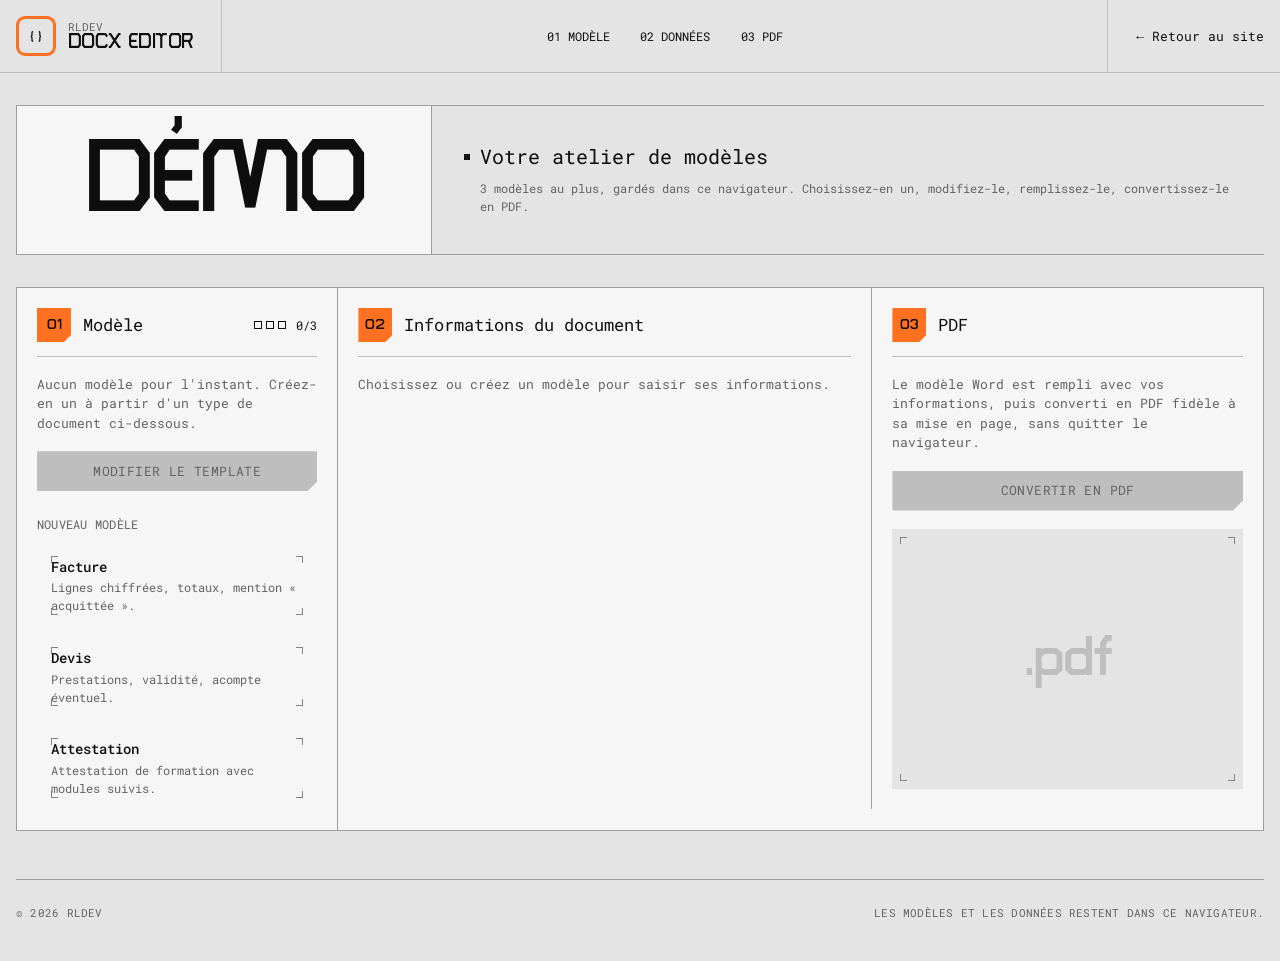
==== demo/index.html @ 8ff38ac6 "Publier le site de démonstration (accueil et page Démo)" ====
<!doctype html>
<html lang="fr">
  <head>
    <meta charset="UTF-8" />
    <meta name="viewport" content="width=device-width, initial-scale=1.0" />
    <title>Démo - rl-docx-editor</title>
    <meta name="description" content="Créez jusqu'à 3 modèles Word, remplissez-les et convertissez-les en PDF, directement dans le navigateur." />
    <meta name="theme-color" content="#e4e4e4" />
    <link rel="icon" href="data:image/svg+xml,%3Csvg xmlns='http://www.w3.org/2000/svg' viewBox='0 0 32 32'%3E%3Crect x='3' y='3' width='26' height='26' rx='6' fill='none' stroke='%23ff7120' stroke-width='4'/%3E%3Crect x='10' y='13' width='4' height='4' fill='%230e0e0e'/%3E%3Crect x='18' y='13' width='4' height='4' fill='%230e0e0e'/%3E%3C/svg%3E" />
    <script type="module" crossorigin src="/assets/demo-BGPCk0EA.js"></script>
    <link rel="modulepreload" crossorigin href="/assets/brouillage-BeZ8upxm.js">
    <link rel="stylesheet" crossorigin href="/assets/brouillage-DnTDR1Yn.css">
    <link rel="stylesheet" crossorigin href="/assets/demo-FFaPtqsc.css">
  </head>
  <body>
    <div id="racine"></div>
    <noscript>La démonstration a besoin de JavaScript.</noscript>
  </body>
</html>
---- assets/brouillage-DnTDR1Yn.css ----
@font-face{font-family:Roboto Mono;font-style:normal;font-display:swap;font-weight:400;src:url(/assets/roboto-mono-cyrillic-ext-400-normal-BHxv52bw.woff2) format("woff2"),url(/assets/roboto-mono-cyrillic-ext-400-normal-W26xs1TL.woff) format("woff");unicode-range:U+0460-052F,U+1C80-1C8A,U+20B4,U+2DE0-2DFF,U+A640-A69F,U+FE2E-FE2F}@font-face{font-family:Roboto Mono;font-style:normal;font-display:swap;font-weight:400;src:url(/assets/roboto-mono-cyrillic-400-normal-C-_K-ZCn.woff2) format("woff2"),url(/assets/roboto-mono-cyrillic-400-normal-B3hIXASd.woff) format("woff");unicode-range:U+0301,U+0400-045F,U+0490-0491,U+04B0-04B1,U+2116}@font-face{font-family:Roboto Mono;font-style:normal;font-display:swap;font-weight:400;src:url(/assets/roboto-mono-greek-400-normal-CH_u3Aru.woff2) format("woff2"),url(/assets/roboto-mono-greek-400-normal-P8xe1gs1.woff) format("woff");unicode-range:U+0370-0377,U+037A-037F,U+0384-038A,U+038C,U+038E-03A1,U+03A3-03FF}@font-face{font-family:Roboto Mono;font-style:normal;font-display:swap;font-weight:400;src:url(/assets/roboto-mono-vietnamese-400-normal-yYTFiTTs.woff2) format("woff2"),url(/assets/roboto-mono-vietnamese-400-normal-CzWHQABp.woff) format("woff");unicode-range:U+0102-0103,U+0110-0111,U+0128-0129,U+0168-0169,U+01A0-01A1,U+01AF-01B0,U+0300-0301,U+0303-0304,U+0308-0309,U+0323,U+0329,U+1EA0-1EF9,U+20AB}@font-face{font-family:Roboto Mono;font-style:normal;font-display:swap;font-weight:400;src:url(/assets/roboto-mono-latin-ext-400-normal-DLAV9S_w.woff2) format("woff2"),url(/assets/roboto-mono-latin-ext-400-normal-BwLXVYNz.woff) format("woff");unicode-range:U+0100-02BA,U+02BD-02C5,U+02C7-02CC,U+02CE-02D7,U+02DD-02FF,U+0304,U+0308,U+0329,U+1D00-1DBF,U+1E00-1E9F,U+1EF2-1EFF,U+2020,U+20A0-20AB,U+20AD-20C0,U+2113,U+2C60-2C7F,U+A720-A7FF}@font-face{font-family:Roboto Mono;font-style:normal;font-display:swap;font-weight:400;src:url(/assets/roboto-mono-latin-400-normal-GekRknry.woff2) format("woff2"),url(/assets/roboto-mono-latin-400-normal-DBZPkcnn.woff) format("woff");unicode-range:U+0000-00FF,U+0131,U+0152-0153,U+02BB-02BC,U+02C6,U+02DA,U+02DC,U+0304,U+0308,U+0329,U+2000-206F,U+20AC,U+2122,U+2191,U+2193,U+2212,U+2215,U+FEFF,U+FFFD}@font-face{font-family:Roboto Mono;font-style:normal;font-display:swap;font-weight:500;src:url(/assets/roboto-mono-cyrillic-ext-500-normal-DC57U9n8.woff2) format("woff2"),url(/assets/roboto-mono-cyrillic-ext-500-normal-6xdwlG7p.woff) format("woff");unicode-range:U+0460-052F,U+1C80-1C8A,U+20B4,U+2DE0-2DFF,U+A640-A69F,U+FE2E-FE2F}@font-face{font-family:Roboto Mono;font-style:normal;font-display:swap;font-weight:500;src:url(/assets/roboto-mono-cyrillic-500-normal-DGZ7-lUP.woff2) format("woff2"),url(/assets/roboto-mono-cyrillic-500-normal-NpUJFYX7.woff) format("woff");unicode-range:U+0301,U+0400-045F,U+0490-0491,U+04B0-04B1,U+2116}@font-face{font-family:Roboto Mono;font-style:normal;font-display:swap;font-weight:500;src:url(/assets/roboto-mono-greek-500-normal-DpRFkptA.woff2) format("woff2"),url(/assets/roboto-mono-greek-500-normal-C2M8jX6G.woff) format("woff");unicode-range:U+0370-0377,U+037A-037F,U+0384-038A,U+038C,U+038E-03A1,U+03A3-03FF}@font-face{font-family:Roboto Mono;font-style:normal;font-display:swap;font-weight:500;src:url(/assets/roboto-mono-vietnamese-500-normal-Cq-quQMu.woff2) format("woff2"),url(/assets/roboto-mono-vietnamese-500-normal-IxzxMIj7.woff) format("woff");unicode-range:U+0102-0103,U+0110-0111,U+0128-0129,U+0168-0169,U+01A0-01A1,U+01AF-01B0,U+0300-0301,U+0303-0304,U+0308-0309,U+0323,U+0329,U+1EA0-1EF9,U+20AB}@font-face{font-family:Roboto Mono;font-style:normal;font-display:swap;font-weight:500;src:url(/assets/roboto-mono-latin-ext-500-normal-Db3ge6Oe.woff2) format("woff2"),url(/assets/roboto-mono-latin-ext-500-normal-B1IjfbhL.woff) format("woff");unicode-range:U+0100-02BA,U+02BD-02C5,U+02C7-02CC,U+02CE-02D7,U+02DD-02FF,U+0304,U+0308,U+0329,U+1D00-1DBF,U+1E00-1E9F,U+1EF2-1EFF,U+2020,U+20A0-20AB,U+20AD-20C0,U+2113,U+2C60-2C7F,U+A720-A7FF}@font-face{font-family:Roboto Mono;font-style:normal;font-display:swap;font-weight:500;src:url(/assets/roboto-mono-latin-500-normal-pxIOXZmA.woff2) format("woff2"),url(/assets/roboto-mono-latin-500-normal-D6j6AMzd.woff) format("woff");unicode-range:U+0000-00FF,U+0131,U+0152-0153,U+02BB-02BC,U+02C6,U+02DA,U+02DC,U+0304,U+0308,U+0329,U+2000-206F,U+20AC,U+2122,U+2191,U+2193,U+2212,U+2215,U+FEFF,U+FFFD}@font-face{font-family:Turret Road;font-style:normal;font-display:swap;font-weight:700;src:url(/assets/turret-road-latin-ext-700-normal-PWdw-Xa7.woff2) format("woff2"),url(/assets/turret-road-latin-ext-700-normal-D3szn_Et.woff) format("woff");unicode-range:U+0100-02BA,U+02BD-02C5,U+02C7-02CC,U+02CE-02D7,U+02DD-02FF,U+0304,U+0308,U+0329,U+1D00-1DBF,U+1E00-1E9F,U+1EF2-1EFF,U+2020,U+20A0-20AB,U+20AD-20C0,U+2113,U+2C60-2C7F,U+A720-A7FF}@font-face{font-family:Turret Road;font-style:normal;font-display:swap;font-weight:700;src:url(/assets/turret-road-latin-700-normal-CbvBFBhU.woff2) format("woff2"),url(/assets/turret-road-latin-700-normal-BDY5zHr_.woff) format("woff");unicode-range:U+0000-00FF,U+0131,U+0152-0153,U+02BB-02BC,U+02C6,U+02DA,U+02DC,U+0304,U+0308,U+0329,U+2000-206F,U+20AC,U+2122,U+2191,U+2193,U+2212,U+2215,U+FEFF,U+FFFD}@font-face{font-family:Turret Road;font-style:normal;font-display:swap;font-weight:800;src:url(/assets/turret-road-latin-ext-800-normal-BY8YFq4o.woff2) format("woff2"),url(/assets/turret-road-latin-ext-800-normal-DPQ_T8pW.woff) format("woff");unicode-range:U+0100-02BA,U+02BD-02C5,U+02C7-02CC,U+02CE-02D7,U+02DD-02FF,U+0304,U+0308,U+0329,U+1D00-1DBF,U+1E00-1E9F,U+1EF2-1EFF,U+2020,U+20A0-20AB,U+20AD-20C0,U+2113,U+2C60-2C7F,U+A720-A7FF}@font-face{font-family:Turret Road;font-style:normal;font-display:swap;font-weight:800;src:url(/assets/turret-road-latin-800-normal-CU85cDGn.woff2) format("woff2"),url(/assets/turret-road-latin-800-normal-DF21LEE2.woff) format("woff");unicode-range:U+0000-00FF,U+0131,U+0152-0153,U+02BB-02BC,U+02C6,U+02DA,U+02DC,U+0304,U+0308,U+0329,U+2000-206F,U+20AC,U+2122,U+2191,U+2193,U+2212,U+2215,U+FEFF,U+FFFD}:root{--fond: #e4e4e4;--panneau: #f6f6f6;--blanc: #ffffff;--trait: #9e9e9e;--trait-doux: #bebebe;--texte: #0e0e0e;--texte-doux: #636363;--texte-faible: #848484;--accent: #ff7120;--accent-fonce: #c15727;--noir: #1b1b1b;--mono: "Roboto Mono", ui-monospace, "SFMono-Regular", Menlo, Consolas, monospace;--affiche: "Turret Road", "Roboto Mono", sans-serif;--gouttiere: 16px;--largeur: 1256px;--coupe: 10px}*,*:before,*:after{box-sizing:border-box}html{scroll-behavior:smooth;-webkit-text-size-adjust:100%}body{margin:0;background:var(--fond);color:var(--texte);font-family:var(--mono);font-size:14px;line-height:1.55;overflow-x:hidden}a{color:inherit}button,input,select,textarea{font:inherit;color:inherit}:focus-visible{outline:2px solid var(--accent);outline-offset:2px}.conteneur{width:min(100% - 2 * var(--gouttiere),var(--largeur));margin-inline:auto}.titre-geant{font-family:var(--affiche);font-weight:800;text-transform:uppercase;letter-spacing:-.05em;line-height:.92;margin:0;font-size:clamp(40px,6.2vw,80px)}.puce-titre{display:flex;gap:10px;align-items:baseline;font-size:clamp(17px,1.6vw,22px);font-weight:400;line-height:1.3;margin:0}.puce-titre:before{content:"";flex:none;width:6px;height:6px;background:var(--texte);transform:translateY(-4px)}.sous-titre{color:var(--texte-doux);font-size:12px;margin:8px 0 0 16px}.etiquette{font-size:12px;text-transform:uppercase;letter-spacing:.02em;color:var(--texte-doux)}.doux{color:var(--texte-doux)}code,.code{font-family:var(--mono);font-size:.95em}.bouton{display:inline-flex;align-items:center;justify-content:center;gap:10px;min-height:40px;padding:0 28px;border:0;background:var(--accent);color:var(--texte);font-size:13px;text-transform:uppercase;letter-spacing:.03em;text-decoration:none;cursor:pointer;clip-path:polygon(0 0,100% 0,100% calc(100% - var(--coupe)),calc(100% - var(--coupe)) 100%,0 100%);transition:background-color .16s ease;white-space:nowrap}.bouton:hover{background:#ff8a47}.bouton:active{background:var(--accent-fonce)}.bouton[disabled],.bouton[aria-disabled=true]{background:var(--trait-doux);color:var(--texte-doux);cursor:not-allowed}.bouton-contour{display:inline-flex;align-items:center;justify-content:center;gap:8px;min-height:36px;padding:0 16px;border:1px solid var(--trait);background:var(--panneau);font-size:12px;text-transform:uppercase;text-decoration:none;cursor:pointer;transition:background-color .16s ease,border-color .16s ease}.bouton-contour:hover{background:var(--blanc);border-color:var(--texte)}.bouton-contour[disabled]{opacity:.45;cursor:not-allowed}.bouton-noir{display:inline-grid;place-items:center;width:40px;height:40px;background:var(--noir);color:var(--blanc);border:0;cursor:pointer;text-decoration:none}.bouton-noir:hover{background:var(--accent);color:var(--texte)}.panneau{background:var(--panneau);border:1px solid var(--trait)}.coins{--c: var(--texte-faible);background:linear-gradient(var(--c),var(--c)) top left / 7px 1px,linear-gradient(var(--c),var(--c)) top left / 1px 7px,linear-gradient(var(--c),var(--c)) top right / 7px 1px,linear-gradient(var(--c),var(--c)) top right / 1px 7px,linear-gradient(var(--c),var(--c)) bottom left / 7px 1px,linear-gradient(var(--c),var(--c)) bottom left / 1px 7px,linear-gradient(var(--c),var(--c)) bottom right / 7px 1px,linear-gradient(var(--c),var(--c)) bottom right / 1px 7px;background-repeat:no-repeat;background-origin:content-box;padding:8px}.carre-orange{display:inline-block;width:9px;height:9px;background:var(--accent)}.boite-icone{display:grid;place-items:center;width:36px;height:36px;background:var(--panneau);border:1px solid var(--trait-doux);color:var(--texte-doux)}.boite-icone svg{width:18px;height:18px}.fleches{display:inline-flex;border:1px solid var(--trait);background:var(--panneau)}.fleches button{display:grid;place-items:center;width:40px;height:40px;border:0;background:none;cursor:pointer}.fleches button+button{border-left:1px solid var(--trait-doux)}.fleches button:hover{background:var(--blanc)}.fleches button[disabled]{opacity:.3;cursor:default}.fleches svg{width:16px;height:16px}.puce-variable{display:inline-flex;align-items:center;gap:6px;padding:2px 8px;border:1px solid #f5a46f;background:#fff1e8;color:#8a3b0d;font-size:12px;white-space:nowrap}.entete{position:sticky;top:0;z-index:30;background:color-mix(in srgb,var(--fond) 88%,transparent);-webkit-backdrop-filter:blur(8px);backdrop-filter:blur(8px);border-bottom:1px solid var(--trait-doux)}.entete-grille{display:grid;grid-template-columns:auto 1fr auto;align-items:stretch;min-height:72px}.marque{display:flex;align-items:center;gap:12px;padding-right:28px;text-decoration:none;border-right:1px solid var(--trait-doux)}.marque-logo{display:grid;place-items:center;width:40px;height:40px;border:3px solid var(--accent);border-radius:9px;font-family:var(--affiche);font-weight:800;font-size:13px;letter-spacing:-.04em}.marque-texte{display:grid;line-height:1}.marque-texte small{font-size:11px;color:var(--texte-doux)}.marque-texte strong{font-family:var(--affiche);font-weight:800;font-size:20px;letter-spacing:-.03em;text-transform:uppercase}.navigation{display:flex;justify-content:center;align-items:center;gap:clamp(14px,2.4vw,32px);font-size:13px}.navigation a{text-decoration:none;position:relative}.navigation a:after{content:"";position:absolute;left:0;right:0;bottom:-4px;height:1px;background:var(--accent);transform:scaleX(0);transform-origin:left;transition:transform .2s ease}.navigation a:hover:after{transform:scaleX(1)}.entete-actions{display:flex;align-items:center;gap:20px;padding-left:28px;border-left:1px solid var(--trait-doux)}.lien-retour{font-size:13px;text-decoration:none;display:inline-flex;gap:8px;align-items:center}@media(max-width:900px){.navigation{display:none}.entete-grille{grid-template-columns:1fr auto}.marque{border-right:0}.entete-actions{border-left:0;padding-left:0}}@media(max-width:520px){.marque-texte small,.entete-actions .lien-retour span{display:none}.entete-actions .bouton{padding:0 16px}}@media(prefers-reduced-motion:reduce){*,*:before,*:after{animation-duration:.01ms!important;animation-iteration-count:1!important;transition-duration:.01ms!important;scroll-behavior:auto!important}}
---- assets/demo-FFaPtqsc.css ----
.visuellement-cache{position:absolute;width:1px;height:1px;overflow:hidden;clip:rect(0 0 0 0);white-space:nowrap}.demo{padding-bottom:48px}.demo-bandeau{display:grid;grid-template-columns:minmax(0,1fr) minmax(0,2fr);margin-top:32px;min-height:150px;border-block:1px solid var(--trait)}.demo-bandeau .bandeau-titre{display:flex;align-items:center;justify-content:center;background:var(--panneau);border-inline:1px solid var(--trait)}.demo-bandeau .bandeau-texte{display:flex;flex-direction:column;justify-content:center;padding:20px 32px}.demo-bandeau .titre-geant{font-size:clamp(56px,8vw,104px)}.etapes-nav a{font-size:12px;text-transform:uppercase}.alerte{margin:20px 0 0;padding:12px 16px;border:1px solid var(--accent);border-left-width:4px;background:#fff3eb;font-size:13px}.demo-grille{display:grid;grid-template-columns:minmax(260px,.9fr) minmax(0,1.5fr) minmax(300px,1.1fr);align-items:start;margin-top:32px;border:1px solid var(--trait);background:var(--panneau)}.etape{display:flex;flex-direction:column;gap:18px;padding:20px;min-width:0;align-self:stretch}.etape+.etape{border-left:1px solid var(--trait)}.etape-pdf{position:sticky;top:72px;align-self:start}.etape-entete{display:flex;align-items:center;gap:12px;padding-bottom:14px;border-bottom:1px solid var(--trait-doux)}.etape-entete h2{margin:0;font-size:17px;font-weight:400}.etape-entete .lien-discret,.etape-entete .compteur-modeles{margin-left:auto}.etape-num{display:grid;place-items:center;width:34px;height:34px;background:var(--accent);font-family:var(--affiche);font-weight:800;font-size:15px;clip-path:polygon(0 0,100% 0,100% calc(100% - 7px),calc(100% - 7px) 100%,0 100%)}.etape-intro,.etape-vide{margin:0;font-size:12.5px}.bouton-plein{width:100%}.lien-discret{border:0;background:none;padding:0;font-size:11px;text-transform:uppercase;color:var(--texte-doux);text-decoration:underline;text-underline-offset:3px;cursor:pointer}.lien-discret:hover{color:var(--accent-fonce)}.compteur-modeles{display:inline-flex;align-items:center;gap:4px;font-size:12px}.compteur-modeles span{width:8px;height:8px;border:1px solid var(--texte)}.compteur-modeles span.est-plein{background:var(--accent);border-color:var(--accent)}.compteur-modeles span:last-of-type{margin-right:6px}.liste-modeles{list-style:none;margin:0;padding:0;display:grid;gap:10px}.carte-modele{display:grid;grid-template-columns:1fr 40px;border:1px solid var(--trait-doux);background:var(--fond);transition:border-color .16s ease}.carte-modele:hover{border-color:var(--trait)}.carte-modele.est-actif{border-color:var(--texte);background:var(--blanc);box-shadow:inset 4px 0 0 var(--accent)}.carte-modele-choix{display:grid;gap:2px;padding:12px 14px 12px 18px;border:0;background:none;text-align:left;cursor:pointer}.carte-modele-type{font-size:11px;text-transform:uppercase;color:var(--accent-fonce)}.carte-modele-nom{font-size:14px;overflow:hidden;text-overflow:ellipsis;white-space:nowrap}.carte-modele-date{font-size:11px}.carte-modele-supprimer{border:0;border-left:1px solid var(--trait-doux);background:none;cursor:pointer;color:var(--texte-doux)}.carte-modele-supprimer:hover{background:var(--noir);color:var(--blanc)}.nouveau-modele{display:grid;gap:10px;margin-top:6px}.nouveau-modele .etiquette{margin:0}.types-modele{display:grid;gap:8px}.type-modele{display:grid;gap:2px;padding:12px 14px;border:0;text-align:left;cursor:pointer;background-color:transparent;transition:background-color .16s ease}.type-modele strong{font-weight:500;font-size:14px}.type-modele span{font-size:11.5px}.type-modele:hover:not([disabled]){background-color:var(--blanc);--c: var(--accent)}.type-modele:hover:not([disabled]) strong:before{content:"+ ";color:var(--accent)}.type-modele[disabled]{opacity:.45;cursor:not-allowed}.note{margin:0;font-size:12px}.formulaire{display:grid;gap:22px}.formulaire-groupe{margin:0;padding:0;border:0;min-width:0}.formulaire-groupe legend{padding:0;margin-bottom:12px;font-size:15px}.formulaire-grille{display:grid;grid-template-columns:repeat(2,minmax(0,1fr));gap:12px 14px}.champ{display:grid;gap:5px;align-content:start;min-width:0}.champ.est-large{grid-column:1 / -1}.champ-libelle{display:flex;justify-content:space-between;gap:8px;font-size:12px}.champ-libelle code{color:var(--accent-fonce);font-size:11px;white-space:nowrap;overflow:hidden;text-overflow:ellipsis}.saisie{width:100%;min-height:38px;padding:8px 10px;border:1px solid var(--trait-doux);border-radius:0;background:var(--blanc);font-size:13px;resize:vertical}.saisie:hover{border-color:var(--trait)}.saisie:focus{outline:none;border-color:var(--accent);box-shadow:0 0 0 1px var(--accent)}.interrupteur{display:inline-flex;align-items:center;gap:10px;min-height:38px;cursor:pointer;font-size:13px}.interrupteur input{position:absolute;opacity:0;width:1px;height:1px}.interrupteur-piste{position:relative;width:40px;height:22px;border:1px solid var(--texte);background:var(--blanc);transition:background-color .16s ease}.interrupteur-piste:after{content:"";position:absolute;top:3px;left:3px;width:14px;height:14px;background:var(--texte);transition:transform .16s ease}.interrupteur input:checked+.interrupteur-piste{background:var(--accent)}.interrupteur input:checked+.interrupteur-piste:after{transform:translate(18px)}.interrupteur input:focus-visible+.interrupteur-piste{outline:2px solid var(--accent);outline-offset:2px}.champ-image{display:flex;flex-wrap:wrap;align-items:center;gap:12px}.champ-image-apercu{display:grid;place-items:center;width:150px;height:64px;padding:6px;border:1px dashed var(--trait);background:var(--blanc);font-size:11px}.champ-image-apercu img{max-width:100%;max-height:100%;-o-object-fit:contain;object-fit:contain}.champ-image-actions{display:flex;gap:8px}.champ-image-actions label:focus-within{outline:2px solid var(--accent);outline-offset:2px}.champ-erreur{margin:0;width:100%;color:#b3261e;font-size:12px}.champ-liste{display:grid;gap:10px;justify-items:start}.champ-liste-vide{margin:0;font-size:12px}.champ-liste-element{width:100%;border:1px solid var(--trait-doux);background:var(--fond)}.champ-liste-entete{display:flex;justify-content:space-between;align-items:center;padding:8px 12px;border-bottom:1px solid var(--trait-doux);font-size:11px;text-transform:uppercase}.champ-liste-entete .puce-carre{display:inline-block;width:5px;height:5px;margin-right:4px;background:var(--accent);vertical-align:middle}.champ-liste-grille{display:grid;grid-template-columns:repeat(2,minmax(0,1fr));gap:10px 12px;padding:12px}.resultat{display:grid;gap:12px}.resultat-etat{display:flex;align-items:center;gap:10px;margin:0;font-size:13px}.sablier{width:14px;height:14px;background:var(--accent);animation:tourner .9s steps(4) infinite}@keyframes tourner{to{transform:rotate(360deg)}}.resultat-actions{display:flex;flex-wrap:wrap;align-items:center;gap:8px;font-size:12px}.apercu-pdf{width:100%;height:min(70vh,640px);border:1px solid var(--trait);background:var(--fond)}.resultat-attente{display:grid;place-items:center;height:260px;margin:0;font-family:var(--affiche);font-weight:800;font-size:56px;letter-spacing:-.04em;color:var(--trait-doux);background-color:var(--fond)}.hote-rendu{position:fixed;top:0;left:-20000px;pointer-events:none}.editeur-plein{position:fixed;inset:0;z-index:100;background:#f3f3f3}.editeur-chargement{display:grid;place-items:center;font-size:14px}.demo-pied{display:flex;justify-content:space-between;gap:16px;flex-wrap:wrap;padding:24px 0 40px;border-top:1px solid var(--trait);font-size:11px}@media(max-width:1180px){.demo-grille{grid-template-columns:minmax(260px,.8fr) minmax(0,1.4fr)}.etape-pdf{grid-column:1 / -1;position:static;border-left:0;border-top:1px solid var(--trait)}}@media(max-width:760px){.demo-bandeau{grid-template-columns:1fr}.demo-bandeau .bandeau-texte{padding:16px}.demo-grille{grid-template-columns:1fr}.etape+.etape{border-left:0;border-top:1px solid var(--trait)}.formulaire-grille,.champ-liste-grille{grid-template-columns:1fr}}
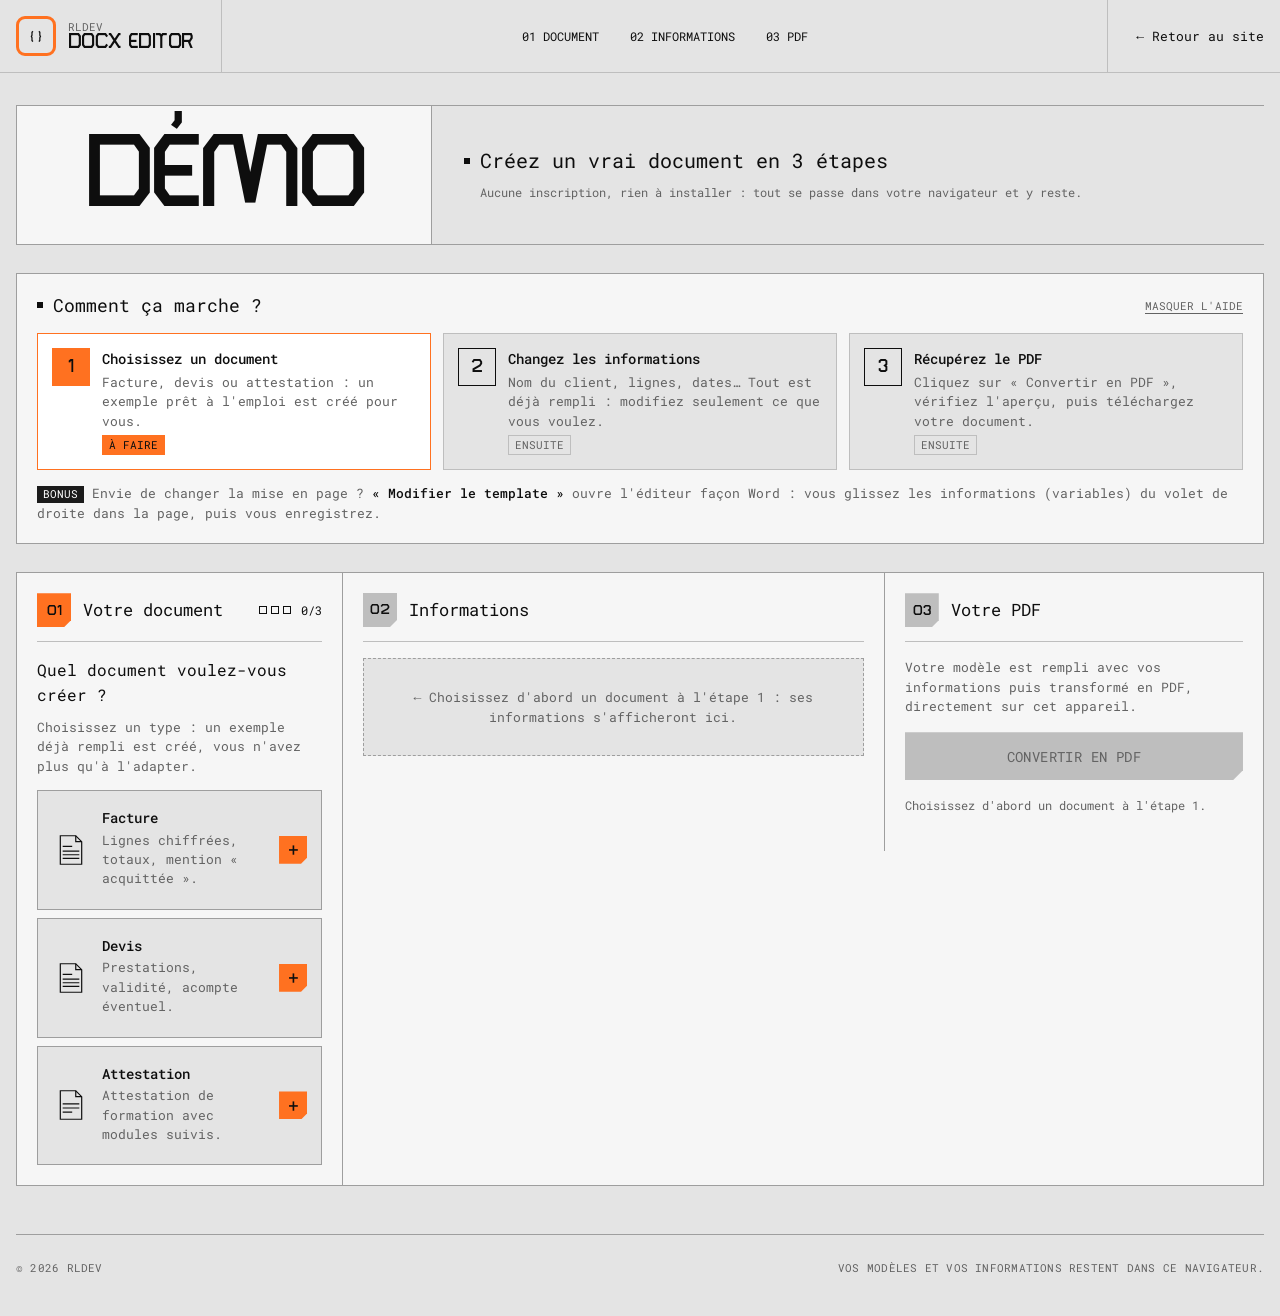
==== commit ece9b270: "Publier le site de démonstration (démo guidée, corrections mobiles)" ====
--- a/demo/index.html
+++ b/demo/index.html
@@ -7,10 +7,10 @@
     <meta name="description" content="Créez jusqu'à 3 modèles Word, remplissez-les et convertissez-les en PDF, directement dans le navigateur." />
     <meta name="theme-color" content="#e4e4e4" />
     <link rel="icon" href="data:image/svg+xml,%3Csvg xmlns='http://www.w3.org/2000/svg' viewBox='0 0 32 32'%3E%3Crect x='3' y='3' width='26' height='26' rx='6' fill='none' stroke='%23ff7120' stroke-width='4'/%3E%3Crect x='10' y='13' width='4' height='4' fill='%230e0e0e'/%3E%3Crect x='18' y='13' width='4' height='4' fill='%230e0e0e'/%3E%3C/svg%3E" />
-    <script type="module" crossorigin src="/assets/demo-BGPCk0EA.js"></script>
-    <link rel="modulepreload" crossorigin href="/assets/brouillage-BeZ8upxm.js">
-    <link rel="stylesheet" crossorigin href="/assets/brouillage-DnTDR1Yn.css">
-    <link rel="stylesheet" crossorigin href="/assets/demo-FFaPtqsc.css">
+    <script type="module" crossorigin src="/assets/demo-lFLUMY-4.js"></script>
+    <link rel="modulepreload" crossorigin href="/assets/brouillage-CLc7hFgs.js">
+    <link rel="stylesheet" crossorigin href="/assets/brouillage-DyPkbi2q.css">
+    <link rel="stylesheet" crossorigin href="/assets/demo-IeWPlOTj.css">
   </head>
   <body>
     <div id="racine"></div>
--- a/assets/brouillage-DyPkbi2q.css
+++ b/assets/brouillage-DyPkbi2q.css
@@ -0,0 +1 @@
+@font-face{font-family:Roboto Mono;font-style:normal;font-display:swap;font-weight:400;src:url(/assets/roboto-mono-cyrillic-ext-400-normal-BHxv52bw.woff2) format("woff2"),url(/assets/roboto-mono-cyrillic-ext-400-normal-W26xs1TL.woff) format("woff");unicode-range:U+0460-052F,U+1C80-1C8A,U+20B4,U+2DE0-2DFF,U+A640-A69F,U+FE2E-FE2F}@font-face{font-family:Roboto Mono;font-style:normal;font-display:swap;font-weight:400;src:url(/assets/roboto-mono-cyrillic-400-normal-C-_K-ZCn.woff2) format("woff2"),url(/assets/roboto-mono-cyrillic-400-normal-B3hIXASd.woff) format("woff");unicode-range:U+0301,U+0400-045F,U+0490-0491,U+04B0-04B1,U+2116}@font-face{font-family:Roboto Mono;font-style:normal;font-display:swap;font-weight:400;src:url(/assets/roboto-mono-greek-400-normal-CH_u3Aru.woff2) format("woff2"),url(/assets/roboto-mono-greek-400-normal-P8xe1gs1.woff) format("woff");unicode-range:U+0370-0377,U+037A-037F,U+0384-038A,U+038C,U+038E-03A1,U+03A3-03FF}@font-face{font-family:Roboto Mono;font-style:normal;font-display:swap;font-weight:400;src:url(/assets/roboto-mono-vietnamese-400-normal-yYTFiTTs.woff2) format("woff2"),url(/assets/roboto-mono-vietnamese-400-normal-CzWHQABp.woff) format("woff");unicode-range:U+0102-0103,U+0110-0111,U+0128-0129,U+0168-0169,U+01A0-01A1,U+01AF-01B0,U+0300-0301,U+0303-0304,U+0308-0309,U+0323,U+0329,U+1EA0-1EF9,U+20AB}@font-face{font-family:Roboto Mono;font-style:normal;font-display:swap;font-weight:400;src:url(/assets/roboto-mono-latin-ext-400-normal-DLAV9S_w.woff2) format("woff2"),url(/assets/roboto-mono-latin-ext-400-normal-BwLXVYNz.woff) format("woff");unicode-range:U+0100-02BA,U+02BD-02C5,U+02C7-02CC,U+02CE-02D7,U+02DD-02FF,U+0304,U+0308,U+0329,U+1D00-1DBF,U+1E00-1E9F,U+1EF2-1EFF,U+2020,U+20A0-20AB,U+20AD-20C0,U+2113,U+2C60-2C7F,U+A720-A7FF}@font-face{font-family:Roboto Mono;font-style:normal;font-display:swap;font-weight:400;src:url(/assets/roboto-mono-latin-400-normal-GekRknry.woff2) format("woff2"),url(/assets/roboto-mono-latin-400-normal-DBZPkcnn.woff) format("woff");unicode-range:U+0000-00FF,U+0131,U+0152-0153,U+02BB-02BC,U+02C6,U+02DA,U+02DC,U+0304,U+0308,U+0329,U+2000-206F,U+20AC,U+2122,U+2191,U+2193,U+2212,U+2215,U+FEFF,U+FFFD}@font-face{font-family:Roboto Mono;font-style:normal;font-display:swap;font-weight:500;src:url(/assets/roboto-mono-cyrillic-ext-500-normal-DC57U9n8.woff2) format("woff2"),url(/assets/roboto-mono-cyrillic-ext-500-normal-6xdwlG7p.woff) format("woff");unicode-range:U+0460-052F,U+1C80-1C8A,U+20B4,U+2DE0-2DFF,U+A640-A69F,U+FE2E-FE2F}@font-face{font-family:Roboto Mono;font-style:normal;font-display:swap;font-weight:500;src:url(/assets/roboto-mono-cyrillic-500-normal-DGZ7-lUP.woff2) format("woff2"),url(/assets/roboto-mono-cyrillic-500-normal-NpUJFYX7.woff) format("woff");unicode-range:U+0301,U+0400-045F,U+0490-0491,U+04B0-04B1,U+2116}@font-face{font-family:Roboto Mono;font-style:normal;font-display:swap;font-weight:500;src:url(/assets/roboto-mono-greek-500-normal-DpRFkptA.woff2) format("woff2"),url(/assets/roboto-mono-greek-500-normal-C2M8jX6G.woff) format("woff");unicode-range:U+0370-0377,U+037A-037F,U+0384-038A,U+038C,U+038E-03A1,U+03A3-03FF}@font-face{font-family:Roboto Mono;font-style:normal;font-display:swap;font-weight:500;src:url(/assets/roboto-mono-vietnamese-500-normal-Cq-quQMu.woff2) format("woff2"),url(/assets/roboto-mono-vietnamese-500-normal-IxzxMIj7.woff) format("woff");unicode-range:U+0102-0103,U+0110-0111,U+0128-0129,U+0168-0169,U+01A0-01A1,U+01AF-01B0,U+0300-0301,U+0303-0304,U+0308-0309,U+0323,U+0329,U+1EA0-1EF9,U+20AB}@font-face{font-family:Roboto Mono;font-style:normal;font-display:swap;font-weight:500;src:url(/assets/roboto-mono-latin-ext-500-normal-Db3ge6Oe.woff2) format("woff2"),url(/assets/roboto-mono-latin-ext-500-normal-B1IjfbhL.woff) format("woff");unicode-range:U+0100-02BA,U+02BD-02C5,U+02C7-02CC,U+02CE-02D7,U+02DD-02FF,U+0304,U+0308,U+0329,U+1D00-1DBF,U+1E00-1E9F,U+1EF2-1EFF,U+2020,U+20A0-20AB,U+20AD-20C0,U+2113,U+2C60-2C7F,U+A720-A7FF}@font-face{font-family:Roboto Mono;font-style:normal;font-display:swap;font-weight:500;src:url(/assets/roboto-mono-latin-500-normal-pxIOXZmA.woff2) format("woff2"),url(/assets/roboto-mono-latin-500-normal-D6j6AMzd.woff) format("woff");unicode-range:U+0000-00FF,U+0131,U+0152-0153,U+02BB-02BC,U+02C6,U+02DA,U+02DC,U+0304,U+0308,U+0329,U+2000-206F,U+20AC,U+2122,U+2191,U+2193,U+2212,U+2215,U+FEFF,U+FFFD}@font-face{font-family:Turret Road;font-style:normal;font-display:swap;font-weight:700;src:url(/assets/turret-road-latin-ext-700-normal-PWdw-Xa7.woff2) format("woff2"),url(/assets/turret-road-latin-ext-700-normal-D3szn_Et.woff) format("woff");unicode-range:U+0100-02BA,U+02BD-02C5,U+02C7-02CC,U+02CE-02D7,U+02DD-02FF,U+0304,U+0308,U+0329,U+1D00-1DBF,U+1E00-1E9F,U+1EF2-1EFF,U+2020,U+20A0-20AB,U+20AD-20C0,U+2113,U+2C60-2C7F,U+A720-A7FF}@font-face{font-family:Turret Road;font-style:normal;font-display:swap;font-weight:700;src:url(/assets/turret-road-latin-700-normal-CbvBFBhU.woff2) format("woff2"),url(/assets/turret-road-latin-700-normal-BDY5zHr_.woff) format("woff");unicode-range:U+0000-00FF,U+0131,U+0152-0153,U+02BB-02BC,U+02C6,U+02DA,U+02DC,U+0304,U+0308,U+0329,U+2000-206F,U+20AC,U+2122,U+2191,U+2193,U+2212,U+2215,U+FEFF,U+FFFD}@font-face{font-family:Turret Road;font-style:normal;font-display:swap;font-weight:800;src:url(/assets/turret-road-latin-ext-800-normal-BY8YFq4o.woff2) format("woff2"),url(/assets/turret-road-latin-ext-800-normal-DPQ_T8pW.woff) format("woff");unicode-range:U+0100-02BA,U+02BD-02C5,U+02C7-02CC,U+02CE-02D7,U+02DD-02FF,U+0304,U+0308,U+0329,U+1D00-1DBF,U+1E00-1E9F,U+1EF2-1EFF,U+2020,U+20A0-20AB,U+20AD-20C0,U+2113,U+2C60-2C7F,U+A720-A7FF}@font-face{font-family:Turret Road;font-style:normal;font-display:swap;font-weight:800;src:url(/assets/turret-road-latin-800-normal-CU85cDGn.woff2) format("woff2"),url(/assets/turret-road-latin-800-normal-DF21LEE2.woff) format("woff");unicode-range:U+0000-00FF,U+0131,U+0152-0153,U+02BB-02BC,U+02C6,U+02DA,U+02DC,U+0304,U+0308,U+0329,U+2000-206F,U+20AC,U+2122,U+2191,U+2193,U+2212,U+2215,U+FEFF,U+FFFD}:root{--fond: #e4e4e4;--panneau: #f6f6f6;--blanc: #ffffff;--trait: #9e9e9e;--trait-doux: #bebebe;--texte: #0e0e0e;--texte-doux: #636363;--texte-faible: #848484;--accent: #ff7120;--accent-fonce: #c15727;--noir: #1b1b1b;--mono: "Roboto Mono", ui-monospace, "SFMono-Regular", Menlo, Consolas, monospace;--affiche: "Turret Road", "Roboto Mono", sans-serif;--gouttiere: 16px;--largeur: 1256px;--coupe: 10px}*,*:before,*:after{box-sizing:border-box}html{scroll-behavior:smooth;-webkit-text-size-adjust:100%}body{margin:0;background:var(--fond);color:var(--texte);font-family:var(--mono);font-size:14px;line-height:1.55;overflow-x:hidden}a{color:inherit}button,input,select,textarea{font:inherit;color:inherit}:focus-visible{outline:2px solid var(--accent);outline-offset:2px}.conteneur{width:min(100% - 2 * var(--gouttiere),var(--largeur));margin-inline:auto}.titre-geant{font-family:var(--affiche);font-weight:800;text-transform:uppercase;letter-spacing:-.05em;line-height:.92;margin:0;font-size:clamp(40px,6.2vw,80px)}.puce-titre{display:flex;gap:10px;align-items:baseline;font-size:clamp(17px,1.6vw,22px);font-weight:400;line-height:1.3;margin:0}.puce-titre:before{content:"";flex:none;width:6px;height:6px;background:var(--texte);transform:translateY(-4px)}.sous-titre{color:var(--texte-doux);font-size:12px;margin:8px 0 0 16px}.etiquette{font-size:12px;text-transform:uppercase;letter-spacing:.02em;color:var(--texte-doux)}.doux{color:var(--texte-doux)}code,.code{font-family:var(--mono);font-size:.95em}.bouton{display:inline-flex;align-items:center;justify-content:center;gap:10px;min-height:40px;padding:0 28px;border:0;background:var(--accent);color:var(--texte);font-size:13px;text-transform:uppercase;letter-spacing:.03em;text-decoration:none;cursor:pointer;clip-path:polygon(0 0,100% 0,100% calc(100% - var(--coupe)),calc(100% - var(--coupe)) 100%,0 100%);transition:background-color .16s ease;white-space:nowrap}.bouton:hover{background:#ff8a47}.bouton:active{background:var(--accent-fonce)}.bouton[disabled],.bouton[aria-disabled=true]{background:var(--trait-doux);color:var(--texte-doux);cursor:not-allowed}.bouton-contour{display:inline-flex;align-items:center;justify-content:center;gap:8px;min-height:36px;padding:0 16px;border:1px solid var(--trait);background:var(--panneau);font-size:12px;text-transform:uppercase;text-decoration:none;cursor:pointer;transition:background-color .16s ease,border-color .16s ease}.bouton-contour:hover{background:var(--blanc);border-color:var(--texte)}.bouton-contour[disabled]{opacity:.45;cursor:not-allowed}.bouton-noir{display:inline-grid;place-items:center;width:40px;height:40px;background:var(--noir);color:var(--blanc);border:0;cursor:pointer;text-decoration:none}.bouton-noir:hover{background:var(--accent);color:var(--texte)}.panneau{background:var(--panneau);border:1px solid var(--trait)}.coins{--c: var(--texte-faible);background:linear-gradient(var(--c),var(--c)) top left / 7px 1px,linear-gradient(var(--c),var(--c)) top left / 1px 7px,linear-gradient(var(--c),var(--c)) top right / 7px 1px,linear-gradient(var(--c),var(--c)) top right / 1px 7px,linear-gradient(var(--c),var(--c)) bottom left / 7px 1px,linear-gradient(var(--c),var(--c)) bottom left / 1px 7px,linear-gradient(var(--c),var(--c)) bottom right / 7px 1px,linear-gradient(var(--c),var(--c)) bottom right / 1px 7px;background-repeat:no-repeat;background-origin:content-box;padding:8px}.carre-orange{display:inline-block;width:9px;height:9px;background:var(--accent)}.boite-icone{display:grid;place-items:center;width:36px;height:36px;background:var(--panneau);border:1px solid var(--trait-doux);color:var(--texte-doux)}.boite-icone svg{width:18px;height:18px}.fleches{display:inline-flex;border:1px solid var(--trait);background:var(--panneau)}.fleches button{display:grid;place-items:center;width:40px;height:40px;border:0;background:none;cursor:pointer}.fleches button+button{border-left:1px solid var(--trait-doux)}.fleches button:hover{background:var(--blanc)}.fleches button[disabled]{opacity:.3;cursor:default}.fleches svg{width:16px;height:16px}.puce-variable{display:inline-flex;align-items:center;gap:6px;padding:2px 8px;border:1px solid #f5a46f;background:#fff1e8;color:#8a3b0d;font-size:12px;white-space:nowrap}.entete{position:sticky;top:0;z-index:30;background:color-mix(in srgb,var(--fond) 88%,transparent);-webkit-backdrop-filter:blur(8px);backdrop-filter:blur(8px);border-bottom:1px solid var(--trait-doux)}.entete-grille{display:grid;grid-template-columns:auto 1fr auto;align-items:stretch;min-height:72px}.marque{display:flex;align-items:center;gap:12px;padding-right:28px;text-decoration:none;border-right:1px solid var(--trait-doux)}.marque-logo{display:grid;place-items:center;width:40px;height:40px;border:3px solid var(--accent);border-radius:9px;font-family:var(--affiche);font-weight:800;font-size:13px;letter-spacing:-.04em}.marque-texte{display:grid;line-height:1}.marque-texte small{font-size:11px;color:var(--texte-doux)}.marque-texte strong{font-family:var(--affiche);font-weight:800;font-size:20px;letter-spacing:-.03em;text-transform:uppercase}.navigation{display:flex;justify-content:center;align-items:center;gap:clamp(14px,2.4vw,32px);font-size:13px}.navigation a{text-decoration:none;position:relative}.navigation a:after{content:"";position:absolute;left:0;right:0;bottom:-4px;height:1px;background:var(--accent);transform:scaleX(0);transform-origin:left;transition:transform .2s ease}.navigation a:hover:after{transform:scaleX(1)}.entete-actions{display:flex;align-items:center;gap:20px;padding-left:28px;border-left:1px solid var(--trait-doux)}.lien-retour{font-size:13px;text-decoration:none;display:inline-flex;gap:8px;align-items:center}@media(max-width:900px){.navigation{display:none}.entete-grille{grid-template-columns:1fr auto}.marque{border-right:0}.entete-actions{border-left:0;padding-left:0}}@media(max-width:520px){.marque-texte small,.entete-actions .lien-retour span{display:none}.entete-actions .bouton{padding:0 16px}}@media(prefers-reduced-motion:reduce){*,*:before,*:after{animation-duration:.01ms!important;animation-iteration-count:1!important;transition-duration:.01ms!important;scroll-behavior:auto!important}}.menu-mobile{display:none}@media(max-width:900px){.menu-mobile{display:grid;place-items:center;width:40px;height:40px;border:1px solid var(--trait);background:var(--panneau);cursor:pointer}.menu-mobile-icone,.menu-mobile-icone:before,.menu-mobile-icone:after{display:block;width:18px;height:2px;background:var(--texte);transition:transform .2s ease,opacity .2s ease}.menu-mobile-icone{position:relative}.menu-mobile-icone:before,.menu-mobile-icone:after{content:"";position:absolute;left:0}.menu-mobile-icone:before{top:-6px}.menu-mobile-icone:after{top:6px}.entete.est-ouvert .menu-mobile-icone{background:transparent}.entete.est-ouvert .menu-mobile-icone:before{transform:translateY(6px) rotate(45deg)}.entete.est-ouvert .menu-mobile-icone:after{transform:translateY(-6px) rotate(-45deg)}.entete.est-ouvert .navigation{display:grid;justify-content:stretch;position:absolute;top:100%;left:0;right:0;gap:0;padding:0 var(--gouttiere) 12px;background:var(--fond);border-bottom:1px solid var(--trait);box-shadow:0 16px 24px -16px #00000040}.entete.est-ouvert .navigation a{padding:14px 0;border-bottom:1px solid var(--trait-doux);font-size:15px}.entete-actions{gap:10px}}
--- a/assets/demo-IeWPlOTj.css
+++ b/assets/demo-IeWPlOTj.css
@@ -0,0 +1 @@
+.visuellement-cache{position:absolute;width:1px;height:1px;overflow:hidden;clip:rect(0 0 0 0);white-space:nowrap}.demo{padding-bottom:48px}.demo-bandeau{display:grid;grid-template-columns:minmax(0,1fr) minmax(0,2fr);margin-top:32px;min-height:140px;border-block:1px solid var(--trait)}.demo-bandeau .bandeau-titre{display:flex;align-items:center;justify-content:center;background:var(--panneau);border-inline:1px solid var(--trait)}.demo-bandeau .bandeau-texte{display:flex;flex-direction:column;justify-content:center;padding:20px 32px}.demo-bandeau .titre-geant{font-size:clamp(56px,8vw,104px)}.etapes-nav a{font-size:12px;text-transform:uppercase}.bouton-aide{min-height:32px;padding:0 12px}.alerte{margin:20px 0 0;padding:12px 16px;border:1px solid var(--accent);border-left-width:4px;background:#fff3eb;font-size:13px}.lien-discret{border:0;background:none;padding:0;font-size:11px;text-transform:uppercase;color:var(--texte-doux);text-decoration:underline;text-underline-offset:3px;cursor:pointer;white-space:nowrap}.lien-discret:hover{color:var(--accent-fonce)}.aide-courte{margin:0;font-size:12px}.guide{margin-top:28px;padding:20px;background:var(--panneau);border:1px solid var(--trait)}.guide-entete{display:flex;justify-content:space-between;align-items:center;gap:16px}.guide-entete .puce-titre{font-size:18px}.guide-etapes{list-style:none;margin:16px 0 0;padding:0;display:grid;grid-template-columns:repeat(3,1fr);gap:12px}.guide-lien{display:grid;grid-template-columns:auto 1fr;grid-template-rows:auto auto;gap:4px 12px;height:100%;padding:14px;border:1px solid var(--trait-doux);background:var(--fond);text-decoration:none;transition:border-color .16s ease,background-color .16s ease}.guide-lien:hover{border-color:var(--texte);background:var(--blanc)}.guide-num{grid-row:span 2;display:grid;place-items:center;width:38px;height:38px;border:1px solid var(--texte);font-family:var(--affiche);font-weight:800;font-size:18px}.guide-texte{display:grid;gap:3px;font-size:12.5px;color:var(--texte-doux)}.guide-texte strong{color:var(--texte);font-weight:500;font-size:14px}.guide-etat{grid-column:2;justify-self:start;padding:1px 6px;font-size:10.5px;text-transform:uppercase;border:1px solid var(--trait-doux);color:var(--texte-doux)}.est-en-cours .guide-lien{border-color:var(--accent);background:var(--blanc)}.est-en-cours .guide-num{background:var(--accent);border-color:var(--accent)}.est-en-cours .guide-etat{background:var(--accent);border-color:var(--accent);color:var(--texte)}.est-faite .guide-num{background:var(--noir);border-color:var(--noir);color:var(--blanc)}.est-faite .guide-etat{border-color:var(--noir);color:var(--texte)}.guide-bonus{margin:14px 0 0;font-size:12.5px;color:var(--texte-doux)}.guide-bonus strong{color:var(--texte);font-weight:500}.guide-bonus-etiquette{display:inline-block;margin-right:8px;padding:0 6px;background:var(--noir);color:var(--blanc);font-size:10.5px;text-transform:uppercase}.demo-grille{display:grid;grid-template-columns:minmax(270px,.9fr) minmax(0,1.5fr) minmax(300px,1.05fr);align-items:start;margin-top:28px;border:1px solid var(--trait);background:var(--panneau)}.etape{display:flex;flex-direction:column;gap:16px;padding:20px;min-width:0;align-self:stretch;scroll-margin-top:84px}.etape+.etape{border-left:1px solid var(--trait)}.etape-pdf{position:sticky;top:72px;align-self:start}.etape-entete{display:flex;align-items:center;gap:12px;padding-bottom:14px;border-bottom:1px solid var(--trait-doux)}.etape-entete h2{margin:0;font-size:17px;font-weight:400}.etape-entete>:last-child:not(h2){margin-left:auto}.etape-num{display:grid;place-items:center;flex:none;width:34px;height:34px;background:var(--trait-doux);font-family:var(--affiche);font-weight:800;font-size:15px;clip-path:polygon(0 0,100% 0,100% calc(100% - 7px),calc(100% - 7px) 100%,0 100%)}.etape-num.est-en-cours{background:var(--accent)}.etape-num.est-faite{background:var(--noir);color:var(--blanc)}.etape-intro{margin:0;font-size:12.5px}.etape-intro-ligne{display:flex;align-items:flex-start;justify-content:space-between;gap:14px}.etape-vide{margin:0;padding:28px 18px;border:1px dashed var(--trait);background:var(--fond);color:var(--texte-doux);font-size:13px;text-align:center}.enregistre{font-size:11px;text-transform:uppercase;color:var(--texte-doux)}.bouton-plein{width:100%}.bouton-grand{min-height:48px;font-size:14px}.est-danger{border-color:#b3261e;color:#b3261e}.est-danger:hover{background:#b3261e;border-color:#b3261e;color:var(--blanc)}.compteur-modeles{display:inline-flex;align-items:center;gap:4px;font-size:12px}.compteur-modeles span{width:8px;height:8px;border:1px solid var(--texte)}.compteur-modeles span.est-plein{background:var(--accent);border-color:var(--accent)}.compteur-modeles span:last-of-type{margin-right:6px}.accueil-vide{display:grid;gap:10px}.accueil-vide-titre{margin:0;font-size:16px}.accueil-vide .doux{margin:0 0 4px;font-size:12.5px}.liste-modeles{list-style:none;margin:0;padding:0;display:grid;gap:10px}.carte-modele{display:grid;grid-template-columns:1fr 44px;border:1px solid var(--trait-doux);background:var(--fond);transition:border-color .16s ease}.carte-modele:hover{border-color:var(--trait)}.carte-modele.est-actif{border-color:var(--texte);background:var(--blanc);box-shadow:inset 4px 0 0 var(--accent)}.carte-modele-choix{display:flex;align-items:center;gap:12px;padding:12px 12px 12px 16px;border:0;background:none;text-align:left;cursor:pointer;min-width:0}.carte-modele-coche{flex:none;width:18px;height:18px;border:1px solid var(--texte);border-radius:50%;background:var(--blanc)}.est-actif .carte-modele-coche{background:radial-gradient(circle,var(--accent) 0 5px,var(--blanc) 5.5px)}.carte-modele-infos{display:grid;gap:2px;min-width:0}.carte-modele-type{font-size:11px;text-transform:uppercase;color:var(--accent-fonce)}.carte-modele-nom{font-size:14px;overflow:hidden;text-overflow:ellipsis;white-space:nowrap}.carte-modele-date{font-size:11px}.carte-modele-supprimer{display:grid;place-items:center;border:0;border-left:1px solid var(--trait-doux);background:none;cursor:pointer;color:var(--texte-doux)}.carte-modele-supprimer:hover{background:var(--noir);color:var(--blanc)}.carte-modele.est-suppression{display:block;padding:12px 14px;border-color:#b3261e;background:#fdf0ef}.carte-modele.est-suppression p{margin:0 0 10px;font-size:13px}.carte-modele-confirmer{display:flex;flex-wrap:wrap;gap:8px}.modifier-modele{display:grid;gap:8px}.nouveau-modele{display:grid;gap:10px;padding-top:14px;border-top:1px solid var(--trait-doux)}.nouveau-modele-ouvrir{display:flex;justify-content:space-between;align-items:baseline;gap:12px;padding:0;border:0;background:none;cursor:pointer;text-align:left;font-size:13px}.nouveau-modele-ouvrir .doux{font-size:11.5px}.nouveau-modele-ouvrir:hover:not([disabled])>span:first-child{color:var(--accent-fonce)}.nouveau-modele-ouvrir[disabled]{cursor:default;color:var(--texte-doux)}.types-modele{display:grid;gap:8px}.type-modele{display:grid;grid-template-columns:auto 1fr auto;align-items:center;gap:12px;padding:10px 12px;border:1px solid var(--trait-doux);background:var(--fond);text-align:left;cursor:pointer;transition:background-color .16s ease,border-color .16s ease}.type-modele:hover:not([disabled]){background:var(--blanc);border-color:var(--accent)}.type-modele[disabled]{opacity:.45;cursor:not-allowed}.picto-type{width:30px;height:30px;color:var(--texte)}.type-modele-texte{display:grid;gap:2px}.type-modele-texte strong{font-weight:500;font-size:14px}.type-modele-texte span{font-size:11.5px}.type-modele-plus{display:grid;place-items:center;width:28px;height:28px;background:var(--accent);font-size:18px;clip-path:polygon(0 0,100% 0,100% calc(100% - 6px),calc(100% - 6px) 100%,0 100%)}.types-modele.est-grand .type-modele{padding:16px 14px;border-color:var(--trait)}.types-modele.est-grand .picto-type{width:38px;height:38px}.formulaire{display:grid;gap:22px}.formulaire-groupe{margin:0;padding:0;border:0;min-width:0}.formulaire-groupe legend{padding:0;margin-bottom:12px;font-size:15px}.formulaire-grille{display:grid;grid-template-columns:repeat(2,minmax(0,1fr));gap:14px}.champ{display:grid;gap:5px;align-content:start;min-width:0}.champ.est-large{grid-column:1 / -1}.champ-libelle{display:flex;justify-content:space-between;align-items:baseline;gap:8px;font-size:12.5px}.champ-code{flex:none;max-width:45%;color:var(--texte-faible);font-size:10.5px;white-space:nowrap;overflow:hidden;text-overflow:ellipsis}.saisie{width:100%;min-height:42px;padding:9px 11px;border:1px solid var(--trait-doux);border-radius:0;background:var(--blanc);font-size:16px;resize:vertical}@media(min-width:761px){.saisie{font-size:13.5px}}.saisie:hover{border-color:var(--trait)}.saisie:focus{outline:none;border-color:var(--accent);box-shadow:0 0 0 1px var(--accent)}.interrupteur{display:inline-flex;align-items:center;gap:10px;min-height:42px;cursor:pointer;font-size:13px}.interrupteur input{position:absolute;opacity:0;width:1px;height:1px}.interrupteur-piste{position:relative;width:44px;height:24px;border:1px solid var(--texte);background:var(--blanc);transition:background-color .16s ease}.interrupteur-piste:after{content:"";position:absolute;top:4px;left:4px;width:14px;height:14px;background:var(--texte);transition:transform .16s ease}.interrupteur input:checked+.interrupteur-piste{background:var(--accent)}.interrupteur input:checked+.interrupteur-piste:after{transform:translate(20px)}.interrupteur input:focus-visible+.interrupteur-piste{outline:2px solid var(--accent);outline-offset:2px}.champ-image{display:flex;flex-wrap:wrap;align-items:center;gap:12px}.champ-image-apercu{display:grid;place-items:center;width:150px;height:64px;padding:6px;border:1px dashed var(--trait);background:var(--blanc);font-size:11px}.champ-image-apercu img{max-width:100%;max-height:100%;-o-object-fit:contain;object-fit:contain}.champ-image-actions{display:flex;gap:8px}.champ-image-actions label:focus-within{outline:2px solid var(--accent);outline-offset:2px}.champ-erreur{margin:0;width:100%;color:#b3261e;font-size:12px}.champ-liste{display:grid;gap:10px;justify-items:start}.champ-liste-vide{margin:0;font-size:12px}.champ-liste-element{width:100%;border:1px solid var(--trait-doux);background:var(--fond)}.champ-liste-entete{display:flex;justify-content:space-between;align-items:center;padding:8px 12px;border-bottom:1px solid var(--trait-doux);font-size:11px;text-transform:uppercase}.champ-liste-entete .puce-carre{display:inline-block;width:5px;height:5px;margin-right:4px;background:var(--accent);vertical-align:middle}.champ-liste-grille{display:grid;grid-template-columns:repeat(2,minmax(0,1fr));gap:10px 12px;padding:12px}.resultat{display:grid;gap:12px}.progression{list-style:none;margin:0;padding:0;display:grid;gap:8px;font-size:13px;color:var(--texte-faible)}.progression li{display:flex;align-items:center;gap:10px}.progression-puce{flex:none;width:12px;height:12px;border:1px solid currentColor}.progression .est-faite{color:var(--texte)}.progression .est-faite .progression-puce{background:var(--noir);border-color:var(--noir)}.progression .est-en-cours{color:var(--texte)}.progression .est-en-cours .progression-puce{background:var(--accent);border-color:var(--accent);animation:tourner .9s steps(4) infinite}@keyframes tourner{to{transform:rotate(360deg)}}.succes,.avis{margin:0;padding:10px 12px;font-size:13px}.succes{background:var(--noir);color:var(--blanc)}.succes span{color:var(--accent);margin-right:4px}.avis{border:1px solid var(--accent);background:#fff3eb}.resultat .bouton{gap:10px}.resultat-liens{display:grid;gap:6px;font-size:12.5px}.resultat-liens a{text-underline-offset:3px}.resultat-liens a:hover{color:var(--accent-fonce)}.apercu-pages{display:grid;gap:12px;max-height:70vh;overflow-y:auto;padding:12px;background:var(--fond);border:1px solid var(--trait-doux)}.apercu-page{display:grid;gap:4px;justify-items:center;font-size:11px;color:var(--texte-doux);text-decoration:none}.apercu-page img{width:100%;height:auto;background:var(--blanc);box-shadow:0 2px 10px #00000026}.apercu-page:hover img{outline:2px solid var(--accent)}.resultat-attente{display:grid;place-items:center;height:220px;margin:0;font-family:var(--affiche);font-weight:800;font-size:56px;letter-spacing:-.04em;color:var(--trait-doux);background-color:var(--fond)}.hote-rendu{position:fixed;top:0;left:-20000px;pointer-events:none}.barre-mobile{display:none}.fenetre-fond{position:fixed;inset:0;z-index:90;display:grid;place-items:center;padding:16px;background:#0e0e0e80}.fenetre{width:min(100%,460px);padding:22px;background:var(--panneau);border:1px solid var(--texte);font-size:13.5px}.fenetre p{margin:0 0 12px}.fenetre-actions{display:flex;flex-wrap:wrap;justify-content:flex-end;gap:10px;margin-top:18px}.editeur-plein{position:fixed;inset:0;z-index:100;display:flex;flex-direction:column;background:#f3f3f3}.editeur-aide{display:flex;align-items:center;gap:18px;padding:8px 16px;background:var(--noir);color:var(--blanc);font-size:12.5px}.editeur-aide-titre{margin:0;white-space:nowrap}.editeur-aide-titre strong{color:var(--accent);font-weight:500}.editeur-aide-etapes{display:flex;gap:18px;margin:0;padding:0;list-style:none;counter-reset:aide;flex:1;min-width:0;color:#d4d4d4}.editeur-aide-etapes li{counter-increment:aide}.editeur-aide-etapes li:before{content:counter(aide);display:inline-grid;place-items:center;width:18px;height:18px;margin-right:6px;background:var(--accent);color:var(--texte);font-size:11px}.editeur-aide-etapes b{color:var(--blanc);font-weight:500}.editeur-aide-retour{min-height:34px;padding:0 16px;flex:none}.editeur-zone{position:relative;flex:1;min-height:0}.editeur-zone .editeur-modele{position:absolute;z-index:1}.editeur-chargement{display:grid;place-items:center;font-size:14px}@media(max-width:1280px){.editeur-aide-etapes{display:none}.editeur-aide{justify-content:space-between}}.demo-pied{display:flex;justify-content:space-between;gap:16px;flex-wrap:wrap;padding:24px 0 40px;border-top:1px solid var(--trait);font-size:11px}@media(max-width:1180px){.demo-grille{grid-template-columns:minmax(260px,.85fr) minmax(0,1.4fr)}.etape-pdf{grid-column:1 / -1;position:static;border-left:0;border-top:1px solid var(--trait)}.apercu-pages{grid-template-columns:repeat(auto-fill,minmax(220px,1fr));max-height:none}.barre-mobile{display:block;position:fixed;left:0;right:0;bottom:0;z-index:40;padding:10px 16px calc(10px + env(safe-area-inset-bottom));background:color-mix(in srgb,var(--fond) 92%,transparent);-webkit-backdrop-filter:blur(8px);backdrop-filter:blur(8px);border-top:1px solid var(--trait)}.barre-mobile .bouton{min-height:46px}.page-demo{padding-bottom:76px}}@media(max-width:900px){.guide-etapes{grid-template-columns:1fr}}@media(max-width:760px){.demo-bandeau{grid-template-columns:1fr;margin-top:20px}.demo-bandeau .bandeau-titre{padding:14px}.demo-bandeau .bandeau-texte{padding:16px 4px}.guide{padding:16px}.demo-grille{grid-template-columns:1fr;margin-inline:calc(-1 * var(--gouttiere) + 4px)}.etape{padding:18px 14px}.etape+.etape{border-left:0;border-top:1px solid var(--trait)}.etape-intro-ligne{flex-direction:column;gap:8px}.formulaire-grille,.champ-liste-grille{grid-template-columns:1fr}.champ-code,.editeur-aide-titre{display:none}}.est-facultatif .guide-num{border-style:dashed}.etape-num.est-facultatif{background:var(--panneau);box-shadow:inset 0 0 0 1px var(--trait)}.editeur-aide-attente{display:flex;align-items:center;gap:14px;flex:1;margin:0;color:var(--accent)}.editeur-aide-attente .lien-discret{color:#d4d4d4}.etape-donnees{container-type:inline-size}@container (max-width: 560px){.formulaire-grille,.champ-liste-grille{grid-template-columns:1fr}}@container (max-width: 420px){.champ-code{display:none}}@media(max-width:900px){.demo-grille{grid-template-columns:1fr}.etape+.etape{border-left:0;border-top:1px solid var(--trait)}}@media(max-width:760px){.guide-etapes{gap:6px}.guide-lien{grid-template-columns:auto 1fr auto;grid-template-rows:auto;align-items:center;padding:10px}.guide-num{grid-row:auto;width:32px;height:32px;font-size:15px}.guide-texte span,.guide-bonus{display:none}.guide-etat{grid-column:auto}}
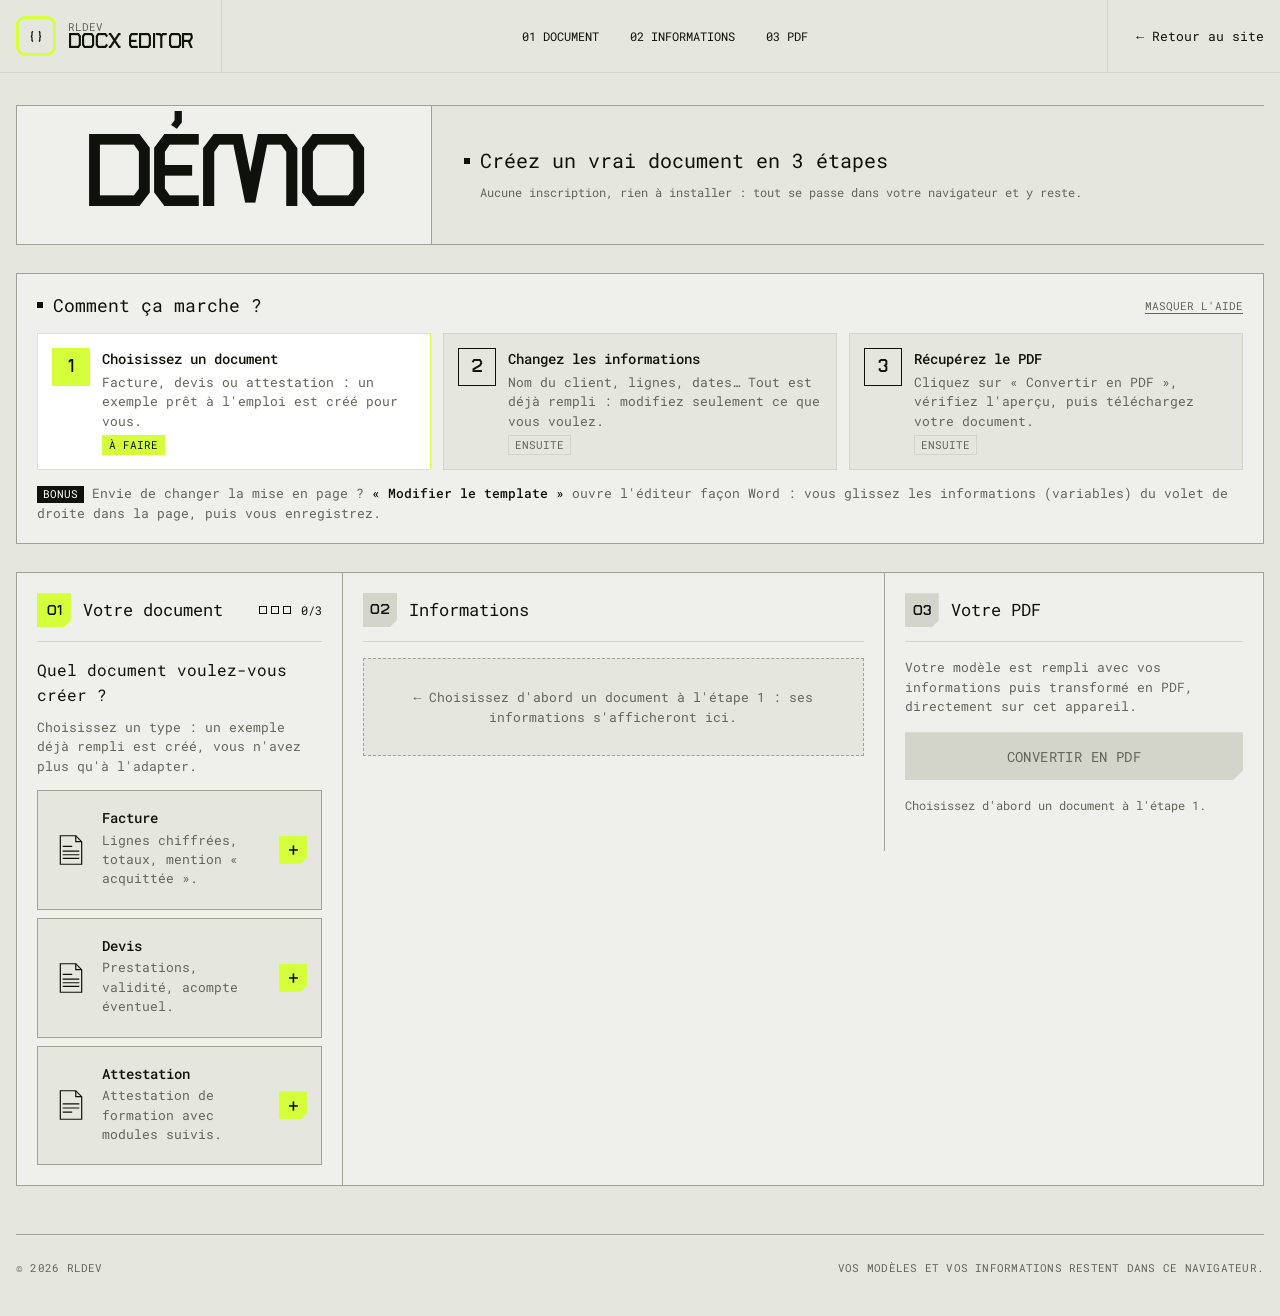
==== commit d658fd0d: "Publier la palette Acid de RLDEV sur la demonstration" ====
--- a/demo/index.html
+++ b/demo/index.html
@@ -5,12 +5,12 @@
     <meta name="viewport" content="width=device-width, initial-scale=1.0" />
     <title>Démo - rl-docx-editor</title>
     <meta name="description" content="Créez jusqu'à 3 modèles Word, remplissez-les et convertissez-les en PDF, directement dans le navigateur." />
-    <meta name="theme-color" content="#e4e4e4" />
-    <link rel="icon" href="data:image/svg+xml,%3Csvg xmlns='http://www.w3.org/2000/svg' viewBox='0 0 32 32'%3E%3Crect x='3' y='3' width='26' height='26' rx='6' fill='none' stroke='%23ff7120' stroke-width='4'/%3E%3Crect x='10' y='13' width='4' height='4' fill='%230e0e0e'/%3E%3Crect x='18' y='13' width='4' height='4' fill='%230e0e0e'/%3E%3C/svg%3E" />
-    <script type="module" crossorigin src="/assets/demo-lFLUMY-4.js"></script>
-    <link rel="modulepreload" crossorigin href="/assets/brouillage-CLc7hFgs.js">
-    <link rel="stylesheet" crossorigin href="/assets/brouillage-DyPkbi2q.css">
-    <link rel="stylesheet" crossorigin href="/assets/demo-IeWPlOTj.css">
+    <meta name="theme-color" content="#e5e6de" />
+    <link rel="icon" href="data:image/svg+xml,%3Csvg xmlns='http://www.w3.org/2000/svg' viewBox='0 0 32 32'%3E%3Crect x='3' y='3' width='26' height='26' rx='6' fill='%23d4ff3a' stroke='%230f110b' stroke-width='4'/%3E%3Crect x='10' y='13' width='4' height='4' fill='%230f110b'/%3E%3Crect x='18' y='13' width='4' height='4' fill='%230f110b'/%3E%3C/svg%3E" />
+    <script type="module" crossorigin src="/assets/demo-CT0QfTDQ.js"></script>
+    <link rel="modulepreload" crossorigin href="/assets/brouillage-D3EQtD_n.js">
+    <link rel="stylesheet" crossorigin href="/assets/brouillage-BTeTvvS6.css">
+    <link rel="stylesheet" crossorigin href="/assets/demo-DTvZ_Nfz.css">
   </head>
   <body>
     <div id="racine"></div>
--- a/assets/brouillage-BTeTvvS6.css
+++ b/assets/brouillage-BTeTvvS6.css
@@ -0,0 +1 @@
+@font-face{font-family:Roboto Mono;font-style:normal;font-display:swap;font-weight:400;src:url(/assets/roboto-mono-cyrillic-ext-400-normal-BHxv52bw.woff2) format("woff2"),url(/assets/roboto-mono-cyrillic-ext-400-normal-W26xs1TL.woff) format("woff");unicode-range:U+0460-052F,U+1C80-1C8A,U+20B4,U+2DE0-2DFF,U+A640-A69F,U+FE2E-FE2F}@font-face{font-family:Roboto Mono;font-style:normal;font-display:swap;font-weight:400;src:url(/assets/roboto-mono-cyrillic-400-normal-C-_K-ZCn.woff2) format("woff2"),url(/assets/roboto-mono-cyrillic-400-normal-B3hIXASd.woff) format("woff");unicode-range:U+0301,U+0400-045F,U+0490-0491,U+04B0-04B1,U+2116}@font-face{font-family:Roboto Mono;font-style:normal;font-display:swap;font-weight:400;src:url(/assets/roboto-mono-greek-400-normal-CH_u3Aru.woff2) format("woff2"),url(/assets/roboto-mono-greek-400-normal-P8xe1gs1.woff) format("woff");unicode-range:U+0370-0377,U+037A-037F,U+0384-038A,U+038C,U+038E-03A1,U+03A3-03FF}@font-face{font-family:Roboto Mono;font-style:normal;font-display:swap;font-weight:400;src:url(/assets/roboto-mono-vietnamese-400-normal-yYTFiTTs.woff2) format("woff2"),url(/assets/roboto-mono-vietnamese-400-normal-CzWHQABp.woff) format("woff");unicode-range:U+0102-0103,U+0110-0111,U+0128-0129,U+0168-0169,U+01A0-01A1,U+01AF-01B0,U+0300-0301,U+0303-0304,U+0308-0309,U+0323,U+0329,U+1EA0-1EF9,U+20AB}@font-face{font-family:Roboto Mono;font-style:normal;font-display:swap;font-weight:400;src:url(/assets/roboto-mono-latin-ext-400-normal-DLAV9S_w.woff2) format("woff2"),url(/assets/roboto-mono-latin-ext-400-normal-BwLXVYNz.woff) format("woff");unicode-range:U+0100-02BA,U+02BD-02C5,U+02C7-02CC,U+02CE-02D7,U+02DD-02FF,U+0304,U+0308,U+0329,U+1D00-1DBF,U+1E00-1E9F,U+1EF2-1EFF,U+2020,U+20A0-20AB,U+20AD-20C0,U+2113,U+2C60-2C7F,U+A720-A7FF}@font-face{font-family:Roboto Mono;font-style:normal;font-display:swap;font-weight:400;src:url(/assets/roboto-mono-latin-400-normal-GekRknry.woff2) format("woff2"),url(/assets/roboto-mono-latin-400-normal-DBZPkcnn.woff) format("woff");unicode-range:U+0000-00FF,U+0131,U+0152-0153,U+02BB-02BC,U+02C6,U+02DA,U+02DC,U+0304,U+0308,U+0329,U+2000-206F,U+20AC,U+2122,U+2191,U+2193,U+2212,U+2215,U+FEFF,U+FFFD}@font-face{font-family:Roboto Mono;font-style:normal;font-display:swap;font-weight:500;src:url(/assets/roboto-mono-cyrillic-ext-500-normal-DC57U9n8.woff2) format("woff2"),url(/assets/roboto-mono-cyrillic-ext-500-normal-6xdwlG7p.woff) format("woff");unicode-range:U+0460-052F,U+1C80-1C8A,U+20B4,U+2DE0-2DFF,U+A640-A69F,U+FE2E-FE2F}@font-face{font-family:Roboto Mono;font-style:normal;font-display:swap;font-weight:500;src:url(/assets/roboto-mono-cyrillic-500-normal-DGZ7-lUP.woff2) format("woff2"),url(/assets/roboto-mono-cyrillic-500-normal-NpUJFYX7.woff) format("woff");unicode-range:U+0301,U+0400-045F,U+0490-0491,U+04B0-04B1,U+2116}@font-face{font-family:Roboto Mono;font-style:normal;font-display:swap;font-weight:500;src:url(/assets/roboto-mono-greek-500-normal-DpRFkptA.woff2) format("woff2"),url(/assets/roboto-mono-greek-500-normal-C2M8jX6G.woff) format("woff");unicode-range:U+0370-0377,U+037A-037F,U+0384-038A,U+038C,U+038E-03A1,U+03A3-03FF}@font-face{font-family:Roboto Mono;font-style:normal;font-display:swap;font-weight:500;src:url(/assets/roboto-mono-vietnamese-500-normal-Cq-quQMu.woff2) format("woff2"),url(/assets/roboto-mono-vietnamese-500-normal-IxzxMIj7.woff) format("woff");unicode-range:U+0102-0103,U+0110-0111,U+0128-0129,U+0168-0169,U+01A0-01A1,U+01AF-01B0,U+0300-0301,U+0303-0304,U+0308-0309,U+0323,U+0329,U+1EA0-1EF9,U+20AB}@font-face{font-family:Roboto Mono;font-style:normal;font-display:swap;font-weight:500;src:url(/assets/roboto-mono-latin-ext-500-normal-Db3ge6Oe.woff2) format("woff2"),url(/assets/roboto-mono-latin-ext-500-normal-B1IjfbhL.woff) format("woff");unicode-range:U+0100-02BA,U+02BD-02C5,U+02C7-02CC,U+02CE-02D7,U+02DD-02FF,U+0304,U+0308,U+0329,U+1D00-1DBF,U+1E00-1E9F,U+1EF2-1EFF,U+2020,U+20A0-20AB,U+20AD-20C0,U+2113,U+2C60-2C7F,U+A720-A7FF}@font-face{font-family:Roboto Mono;font-style:normal;font-display:swap;font-weight:500;src:url(/assets/roboto-mono-latin-500-normal-pxIOXZmA.woff2) format("woff2"),url(/assets/roboto-mono-latin-500-normal-D6j6AMzd.woff) format("woff");unicode-range:U+0000-00FF,U+0131,U+0152-0153,U+02BB-02BC,U+02C6,U+02DA,U+02DC,U+0304,U+0308,U+0329,U+2000-206F,U+20AC,U+2122,U+2191,U+2193,U+2212,U+2215,U+FEFF,U+FFFD}@font-face{font-family:Turret Road;font-style:normal;font-display:swap;font-weight:700;src:url(/assets/turret-road-latin-ext-700-normal-PWdw-Xa7.woff2) format("woff2"),url(/assets/turret-road-latin-ext-700-normal-D3szn_Et.woff) format("woff");unicode-range:U+0100-02BA,U+02BD-02C5,U+02C7-02CC,U+02CE-02D7,U+02DD-02FF,U+0304,U+0308,U+0329,U+1D00-1DBF,U+1E00-1E9F,U+1EF2-1EFF,U+2020,U+20A0-20AB,U+20AD-20C0,U+2113,U+2C60-2C7F,U+A720-A7FF}@font-face{font-family:Turret Road;font-style:normal;font-display:swap;font-weight:700;src:url(/assets/turret-road-latin-700-normal-CbvBFBhU.woff2) format("woff2"),url(/assets/turret-road-latin-700-normal-BDY5zHr_.woff) format("woff");unicode-range:U+0000-00FF,U+0131,U+0152-0153,U+02BB-02BC,U+02C6,U+02DA,U+02DC,U+0304,U+0308,U+0329,U+2000-206F,U+20AC,U+2122,U+2191,U+2193,U+2212,U+2215,U+FEFF,U+FFFD}@font-face{font-family:Turret Road;font-style:normal;font-display:swap;font-weight:800;src:url(/assets/turret-road-latin-ext-800-normal-BY8YFq4o.woff2) format("woff2"),url(/assets/turret-road-latin-ext-800-normal-DPQ_T8pW.woff) format("woff");unicode-range:U+0100-02BA,U+02BD-02C5,U+02C7-02CC,U+02CE-02D7,U+02DD-02FF,U+0304,U+0308,U+0329,U+1D00-1DBF,U+1E00-1E9F,U+1EF2-1EFF,U+2020,U+20A0-20AB,U+20AD-20C0,U+2113,U+2C60-2C7F,U+A720-A7FF}@font-face{font-family:Turret Road;font-style:normal;font-display:swap;font-weight:800;src:url(/assets/turret-road-latin-800-normal-CU85cDGn.woff2) format("woff2"),url(/assets/turret-road-latin-800-normal-DF21LEE2.woff) format("woff");unicode-range:U+0000-00FF,U+0131,U+0152-0153,U+02BB-02BC,U+02C6,U+02DA,U+02DC,U+0304,U+0308,U+0329,U+2000-206F,U+20AC,U+2122,U+2191,U+2193,U+2212,U+2215,U+FEFF,U+FFFD}:root{--accent-50: #f8ffe0;--accent-100: #f1ffc2;--accent-200: #e7ff99;--accent-300: #dbff66;--accent-400: #d4ff3a;--accent-500: #c1f01a;--accent-600: #9cc610;--accent-700: #729310;--accent-800: #516812;--accent-900: #334110;--accent-950: #1b220b;--ink-950: #0f110b;--ink-900: #22261a;--ink-700: #62665a;--ink-500: #9ea297;--ink-300: #d3d5cb;--ink-200: #dadcd3;--paper-300: #dbddd5;--paper-200: #e5e6de;--paper-100: #eff0eb;--paper-50: #ffffff;--fond: var(--paper-200);--panneau: var(--paper-100);--blanc: var(--paper-50);--trait: var(--ink-500);--trait-doux: var(--ink-300);--texte: var(--ink-950);--texte-doux: var(--ink-700);--texte-faible: var(--ink-700);--accent: var(--accent-400);--accent-survol: var(--accent-300);--accent-actif: var(--accent-500);--accent-fonce: var(--accent-800);--noir: var(--ink-950);--mono: "Roboto Mono", ui-monospace, "SFMono-Regular", Menlo, Consolas, monospace;--affiche: "Turret Road", "Roboto Mono", sans-serif;--gouttiere: 16px;--largeur: 1256px;--coupe: 10px}*,*:before,*:after{box-sizing:border-box}html{scroll-behavior:smooth;-webkit-text-size-adjust:100%}body{margin:0;background:var(--fond);color:var(--texte);font-family:var(--mono);font-size:14px;line-height:1.55;overflow-x:hidden}a{color:inherit}button,input,select,textarea{font:inherit;color:inherit}:focus-visible{outline:2px solid var(--accent-fonce);outline-offset:2px}.conteneur{width:min(100% - 2 * var(--gouttiere),var(--largeur));margin-inline:auto}.titre-geant{font-family:var(--affiche);font-weight:800;text-transform:uppercase;letter-spacing:-.05em;line-height:.92;margin:0;font-size:clamp(40px,6.2vw,80px)}.puce-titre{display:flex;gap:10px;align-items:baseline;font-size:clamp(17px,1.6vw,22px);font-weight:400;line-height:1.3;margin:0}.puce-titre:before{content:"";flex:none;width:6px;height:6px;background:var(--texte);transform:translateY(-4px)}.sous-titre{color:var(--texte-doux);font-size:12px;margin:8px 0 0 16px}.etiquette{font-size:12px;text-transform:uppercase;letter-spacing:.02em;color:var(--texte-doux)}.doux{color:var(--texte-doux)}code,.code{font-family:var(--mono);font-size:.95em}.bouton{display:inline-flex;align-items:center;justify-content:center;gap:10px;min-height:40px;padding:0 28px;border:0;background:var(--accent);color:var(--texte);font-size:13px;text-transform:uppercase;letter-spacing:.03em;text-decoration:none;cursor:pointer;clip-path:polygon(0 0,100% 0,100% calc(100% - var(--coupe)),calc(100% - var(--coupe)) 100%,0 100%);transition:background-color .16s ease;white-space:nowrap}.bouton:hover{background:var(--accent-survol)}.bouton:active{background:var(--accent-actif)}.bouton[disabled],.bouton[aria-disabled=true]{background:var(--trait-doux);color:var(--texte-doux);cursor:not-allowed}.bouton-contour{display:inline-flex;align-items:center;justify-content:center;gap:8px;min-height:36px;padding:0 16px;border:1px solid var(--trait);background:var(--panneau);font-size:12px;text-transform:uppercase;text-decoration:none;cursor:pointer;transition:background-color .16s ease,border-color .16s ease}.bouton-contour:hover{background:var(--blanc);border-color:var(--texte)}.bouton-contour[disabled]{opacity:.45;cursor:not-allowed}.bouton-noir{display:inline-grid;place-items:center;width:40px;height:40px;background:var(--noir);color:var(--blanc);border:0;cursor:pointer;text-decoration:none}.bouton-noir:hover{background:var(--accent);color:var(--texte)}.panneau{background:var(--panneau);border:1px solid var(--trait)}.coins{--c: var(--texte-faible);background:linear-gradient(var(--c),var(--c)) top left / 7px 1px,linear-gradient(var(--c),var(--c)) top left / 1px 7px,linear-gradient(var(--c),var(--c)) top right / 7px 1px,linear-gradient(var(--c),var(--c)) top right / 1px 7px,linear-gradient(var(--c),var(--c)) bottom left / 7px 1px,linear-gradient(var(--c),var(--c)) bottom left / 1px 7px,linear-gradient(var(--c),var(--c)) bottom right / 7px 1px,linear-gradient(var(--c),var(--c)) bottom right / 1px 7px;background-repeat:no-repeat;background-origin:content-box;padding:8px}.carre-accent{display:inline-block;width:9px;height:9px;background:var(--accent)}.boite-icone{display:grid;place-items:center;width:36px;height:36px;background:var(--panneau);border:1px solid var(--trait-doux);color:var(--texte-doux)}.boite-icone svg{width:18px;height:18px}.fleches{display:inline-flex;border:1px solid var(--trait);background:var(--panneau)}.fleches button{display:grid;place-items:center;width:40px;height:40px;border:0;background:none;cursor:pointer}.fleches button+button{border-left:1px solid var(--trait-doux)}.fleches button:hover{background:var(--blanc)}.fleches button[disabled]{opacity:.3;cursor:default}.fleches svg{width:16px;height:16px}.puce-variable{display:inline-flex;align-items:center;gap:6px;padding:2px 8px;border:1px solid var(--accent-600);background:var(--accent-100);color:var(--accent-fonce);font-size:12px;white-space:nowrap}.entete{position:sticky;top:0;z-index:30;background:color-mix(in srgb,var(--fond) 88%,transparent);-webkit-backdrop-filter:blur(8px);backdrop-filter:blur(8px);border-bottom:1px solid var(--trait-doux)}.entete-grille{display:grid;grid-template-columns:auto 1fr auto;align-items:stretch;min-height:72px}.marque{display:flex;align-items:center;gap:12px;padding-right:28px;text-decoration:none;border-right:1px solid var(--trait-doux)}.marque-logo{display:grid;place-items:center;width:40px;height:40px;border:3px solid var(--accent);border-radius:9px;font-family:var(--affiche);font-weight:800;font-size:13px;letter-spacing:-.04em}.marque-texte{display:grid;line-height:1}.marque-texte small{font-size:11px;color:var(--texte-doux)}.marque-texte strong{font-family:var(--affiche);font-weight:800;font-size:20px;letter-spacing:-.03em;text-transform:uppercase}.navigation{display:flex;justify-content:center;align-items:center;gap:clamp(14px,2.4vw,32px);font-size:13px}.navigation a{text-decoration:none;position:relative}.navigation a:after{content:"";position:absolute;left:0;right:0;bottom:-4px;height:1px;background:var(--accent);transform:scaleX(0);transform-origin:left;transition:transform .2s ease}.navigation a:hover:after{transform:scaleX(1)}.entete-actions{display:flex;align-items:center;gap:20px;padding-left:28px;border-left:1px solid var(--trait-doux)}.lien-retour{font-size:13px;text-decoration:none;display:inline-flex;gap:8px;align-items:center}@media(max-width:900px){.navigation{display:none}.entete-grille{grid-template-columns:1fr auto}.marque{border-right:0}.entete-actions{border-left:0;padding-left:0}}@media(max-width:520px){.marque-texte small,.entete-actions .lien-retour span{display:none}.entete-actions .bouton{padding:0 16px}}@media(prefers-reduced-motion:reduce){*,*:before,*:after{animation-duration:.01ms!important;animation-iteration-count:1!important;transition-duration:.01ms!important;scroll-behavior:auto!important}}.menu-mobile{display:none}@media(max-width:900px){.menu-mobile{display:grid;place-items:center;width:40px;height:40px;border:1px solid var(--trait);background:var(--panneau);cursor:pointer}.menu-mobile-icone,.menu-mobile-icone:before,.menu-mobile-icone:after{display:block;width:18px;height:2px;background:var(--texte);transition:transform .2s ease,opacity .2s ease}.menu-mobile-icone{position:relative}.menu-mobile-icone:before,.menu-mobile-icone:after{content:"";position:absolute;left:0}.menu-mobile-icone:before{top:-6px}.menu-mobile-icone:after{top:6px}.entete.est-ouvert .menu-mobile-icone{background:transparent}.entete.est-ouvert .menu-mobile-icone:before{transform:translateY(6px) rotate(45deg)}.entete.est-ouvert .menu-mobile-icone:after{transform:translateY(-6px) rotate(-45deg)}.entete.est-ouvert .navigation{display:grid;justify-content:stretch;position:absolute;top:100%;left:0;right:0;gap:0;padding:0 var(--gouttiere) 12px;background:var(--fond);border-bottom:1px solid var(--trait);box-shadow:0 16px 24px -16px #0f110b40}.entete.est-ouvert .navigation a{padding:14px 0;border-bottom:1px solid var(--trait-doux);font-size:15px}.entete-actions{gap:10px}}
--- a/assets/demo-DTvZ_Nfz.css
+++ b/assets/demo-DTvZ_Nfz.css
@@ -0,0 +1 @@
+.visuellement-cache{position:absolute;width:1px;height:1px;overflow:hidden;clip:rect(0 0 0 0);white-space:nowrap}.demo{padding-bottom:48px}.demo-bandeau{display:grid;grid-template-columns:minmax(0,1fr) minmax(0,2fr);margin-top:32px;min-height:140px;border-block:1px solid var(--trait)}.demo-bandeau .bandeau-titre{display:flex;align-items:center;justify-content:center;background:var(--panneau);border-inline:1px solid var(--trait)}.demo-bandeau .bandeau-texte{display:flex;flex-direction:column;justify-content:center;padding:20px 32px}.demo-bandeau .titre-geant{font-size:clamp(56px,8vw,104px)}.etapes-nav a{font-size:12px;text-transform:uppercase}.bouton-aide{min-height:32px;padding:0 12px}.alerte{margin:20px 0 0;padding:12px 16px;border:1px solid var(--accent);border-left-width:4px;background:var(--accent-50);font-size:13px}.lien-discret{border:0;background:none;padding:0;font-size:11px;text-transform:uppercase;color:var(--texte-doux);text-decoration:underline;text-underline-offset:3px;cursor:pointer;white-space:nowrap}.lien-discret:hover{color:var(--accent-fonce)}.aide-courte{margin:0;font-size:12px}.guide{margin-top:28px;padding:20px;background:var(--panneau);border:1px solid var(--trait)}.guide-entete{display:flex;justify-content:space-between;align-items:center;gap:16px}.guide-entete .puce-titre{font-size:18px}.guide-etapes{list-style:none;margin:16px 0 0;padding:0;display:grid;grid-template-columns:repeat(3,1fr);gap:12px}.guide-lien{display:grid;grid-template-columns:auto 1fr;grid-template-rows:auto auto;gap:4px 12px;height:100%;padding:14px;border:1px solid var(--trait-doux);background:var(--fond);text-decoration:none;transition:border-color .16s ease,background-color .16s ease}.guide-lien:hover{border-color:var(--texte);background:var(--blanc)}.guide-num{grid-row:span 2;display:grid;place-items:center;width:38px;height:38px;border:1px solid var(--texte);font-family:var(--affiche);font-weight:800;font-size:18px}.guide-texte{display:grid;gap:3px;font-size:12.5px;color:var(--texte-doux)}.guide-texte strong{color:var(--texte);font-weight:500;font-size:14px}.guide-etat{grid-column:2;justify-self:start;padding:1px 6px;font-size:10.5px;text-transform:uppercase;border:1px solid var(--trait-doux);color:var(--texte-doux)}.est-en-cours .guide-lien{border-color:var(--accent);background:var(--blanc)}.est-en-cours .guide-num{background:var(--accent);border-color:var(--accent)}.est-en-cours .guide-etat{background:var(--accent);border-color:var(--accent);color:var(--texte)}.est-faite .guide-num{background:var(--noir);border-color:var(--noir);color:var(--blanc)}.est-faite .guide-etat{border-color:var(--noir);color:var(--texte)}.guide-bonus{margin:14px 0 0;font-size:12.5px;color:var(--texte-doux)}.guide-bonus strong{color:var(--texte);font-weight:500}.guide-bonus-etiquette{display:inline-block;margin-right:8px;padding:0 6px;background:var(--noir);color:var(--blanc);font-size:10.5px;text-transform:uppercase}.demo-grille{display:grid;grid-template-columns:minmax(270px,.9fr) minmax(0,1.5fr) minmax(300px,1.05fr);align-items:start;margin-top:28px;border:1px solid var(--trait);background:var(--panneau)}.etape{display:flex;flex-direction:column;gap:16px;padding:20px;min-width:0;align-self:stretch;scroll-margin-top:84px}.etape+.etape{border-left:1px solid var(--trait)}.etape-pdf{position:sticky;top:72px;align-self:start}.etape-entete{display:flex;align-items:center;gap:12px;padding-bottom:14px;border-bottom:1px solid var(--trait-doux)}.etape-entete h2{margin:0;font-size:17px;font-weight:400}.etape-entete>:last-child:not(h2){margin-left:auto}.etape-num{display:grid;place-items:center;flex:none;width:34px;height:34px;background:var(--trait-doux);font-family:var(--affiche);font-weight:800;font-size:15px;clip-path:polygon(0 0,100% 0,100% calc(100% - 7px),calc(100% - 7px) 100%,0 100%)}.etape-num.est-en-cours{background:var(--accent)}.etape-num.est-faite{background:var(--noir);color:var(--blanc)}.etape-intro{margin:0;font-size:12.5px}.etape-intro-ligne{display:flex;align-items:flex-start;justify-content:space-between;gap:14px}.etape-vide{margin:0;padding:28px 18px;border:1px dashed var(--trait);background:var(--fond);color:var(--texte-doux);font-size:13px;text-align:center}.enregistre{font-size:11px;text-transform:uppercase;color:var(--texte-doux)}.bouton-plein{width:100%}.bouton-grand{min-height:48px;font-size:14px}.est-danger{border-color:#b3261e;color:#b3261e}.est-danger:hover{background:#b3261e;border-color:#b3261e;color:var(--blanc)}.compteur-modeles{display:inline-flex;align-items:center;gap:4px;font-size:12px}.compteur-modeles span{width:8px;height:8px;border:1px solid var(--texte)}.compteur-modeles span.est-plein{background:var(--accent);border-color:var(--accent)}.compteur-modeles span:last-of-type{margin-right:6px}.accueil-vide{display:grid;gap:10px}.accueil-vide-titre{margin:0;font-size:16px}.accueil-vide .doux{margin:0 0 4px;font-size:12.5px}.liste-modeles{list-style:none;margin:0;padding:0;display:grid;gap:10px}.carte-modele{display:grid;grid-template-columns:1fr 44px;border:1px solid var(--trait-doux);background:var(--fond);transition:border-color .16s ease}.carte-modele:hover{border-color:var(--trait)}.carte-modele.est-actif{border-color:var(--texte);background:var(--blanc);box-shadow:inset 4px 0 0 var(--accent)}.carte-modele-choix{display:flex;align-items:center;gap:12px;padding:12px 12px 12px 16px;border:0;background:none;text-align:left;cursor:pointer;min-width:0}.carte-modele-coche{flex:none;width:18px;height:18px;border:1px solid var(--texte);border-radius:50%;background:var(--blanc)}.est-actif .carte-modele-coche{background:radial-gradient(circle,var(--accent) 0 5px,var(--blanc) 5.5px)}.carte-modele-infos{display:grid;gap:2px;min-width:0}.carte-modele-type{font-size:11px;text-transform:uppercase;color:var(--accent-fonce)}.carte-modele-nom{font-size:14px;overflow:hidden;text-overflow:ellipsis;white-space:nowrap}.carte-modele-date{font-size:11px}.carte-modele-supprimer{display:grid;place-items:center;border:0;border-left:1px solid var(--trait-doux);background:none;cursor:pointer;color:var(--texte-doux)}.carte-modele-supprimer:hover{background:var(--noir);color:var(--blanc)}.carte-modele.est-suppression{display:block;padding:12px 14px;border-color:#b3261e;background:#fdf0ef}.carte-modele.est-suppression p{margin:0 0 10px;font-size:13px}.carte-modele-confirmer{display:flex;flex-wrap:wrap;gap:8px}.modifier-modele{display:grid;gap:8px}.nouveau-modele{display:grid;gap:10px;padding-top:14px;border-top:1px solid var(--trait-doux)}.nouveau-modele-ouvrir{display:flex;justify-content:space-between;align-items:baseline;gap:12px;padding:0;border:0;background:none;cursor:pointer;text-align:left;font-size:13px}.nouveau-modele-ouvrir .doux{font-size:11.5px}.nouveau-modele-ouvrir:hover:not([disabled])>span:first-child{color:var(--accent-fonce)}.nouveau-modele-ouvrir[disabled]{cursor:default;color:var(--texte-doux)}.types-modele{display:grid;gap:8px}.type-modele{display:grid;grid-template-columns:auto 1fr auto;align-items:center;gap:12px;padding:10px 12px;border:1px solid var(--trait-doux);background:var(--fond);text-align:left;cursor:pointer;transition:background-color .16s ease,border-color .16s ease}.type-modele:hover:not([disabled]){background:var(--blanc);border-color:var(--accent)}.type-modele[disabled]{opacity:.45;cursor:not-allowed}.picto-type{width:30px;height:30px;color:var(--texte)}.type-modele-texte{display:grid;gap:2px}.type-modele-texte strong{font-weight:500;font-size:14px}.type-modele-texte span{font-size:11.5px}.type-modele-plus{display:grid;place-items:center;width:28px;height:28px;background:var(--accent);font-size:18px;clip-path:polygon(0 0,100% 0,100% calc(100% - 6px),calc(100% - 6px) 100%,0 100%)}.types-modele.est-grand .type-modele{padding:16px 14px;border-color:var(--trait)}.types-modele.est-grand .picto-type{width:38px;height:38px}.formulaire{display:grid;gap:22px}.formulaire-groupe{margin:0;padding:0;border:0;min-width:0}.formulaire-groupe legend{padding:0;margin-bottom:12px;font-size:15px}.formulaire-grille{display:grid;grid-template-columns:repeat(2,minmax(0,1fr));gap:14px}.champ{display:grid;gap:5px;align-content:start;min-width:0}.champ.est-large{grid-column:1 / -1}.champ-libelle{display:flex;justify-content:space-between;align-items:baseline;gap:8px;font-size:12.5px}.champ-code{flex:none;max-width:45%;color:var(--texte-faible);font-size:10.5px;white-space:nowrap;overflow:hidden;text-overflow:ellipsis}.saisie{width:100%;min-height:42px;padding:9px 11px;border:1px solid var(--trait-doux);border-radius:0;background:var(--blanc);font-size:16px;resize:vertical}@media(min-width:761px){.saisie{font-size:13.5px}}.saisie:hover{border-color:var(--trait)}.saisie:focus{outline:none;border-color:var(--accent-fonce);box-shadow:0 0 0 1px var(--accent-fonce)}.interrupteur{display:inline-flex;align-items:center;gap:10px;min-height:42px;cursor:pointer;font-size:13px}.interrupteur input{position:absolute;opacity:0;width:1px;height:1px}.interrupteur-piste{position:relative;width:44px;height:24px;border:1px solid var(--texte);background:var(--blanc);transition:background-color .16s ease}.interrupteur-piste:after{content:"";position:absolute;top:4px;left:4px;width:14px;height:14px;background:var(--texte);transition:transform .16s ease}.interrupteur input:checked+.interrupteur-piste{background:var(--accent)}.interrupteur input:checked+.interrupteur-piste:after{transform:translate(20px)}.interrupteur input:focus-visible+.interrupteur-piste{outline:2px solid var(--accent-fonce);outline-offset:2px}.champ-image{display:flex;flex-wrap:wrap;align-items:center;gap:12px}.champ-image-apercu{display:grid;place-items:center;width:150px;height:64px;padding:6px;border:1px dashed var(--trait);background:var(--blanc);font-size:11px}.champ-image-apercu img{max-width:100%;max-height:100%;-o-object-fit:contain;object-fit:contain}.champ-image-actions{display:flex;gap:8px}.champ-image-actions label:focus-within{outline:2px solid var(--accent-fonce);outline-offset:2px}.champ-erreur{margin:0;width:100%;color:#b3261e;font-size:12px}.champ-liste{display:grid;gap:10px;justify-items:start}.champ-liste-vide{margin:0;font-size:12px}.champ-liste-element{width:100%;border:1px solid var(--trait-doux);background:var(--fond)}.champ-liste-entete{display:flex;justify-content:space-between;align-items:center;padding:8px 12px;border-bottom:1px solid var(--trait-doux);font-size:11px;text-transform:uppercase}.champ-liste-entete .puce-carre{display:inline-block;width:5px;height:5px;margin-right:4px;background:var(--accent);vertical-align:middle}.champ-liste-grille{display:grid;grid-template-columns:repeat(2,minmax(0,1fr));gap:10px 12px;padding:12px}.resultat{display:grid;gap:12px}.progression{list-style:none;margin:0;padding:0;display:grid;gap:8px;font-size:13px;color:var(--texte-faible)}.progression li{display:flex;align-items:center;gap:10px}.progression-puce{flex:none;width:12px;height:12px;border:1px solid currentColor}.progression .est-faite{color:var(--texte)}.progression .est-faite .progression-puce{background:var(--noir);border-color:var(--noir)}.progression .est-en-cours{color:var(--texte)}.progression .est-en-cours .progression-puce{background:var(--accent);border-color:var(--accent);animation:tourner .9s steps(4) infinite}@keyframes tourner{to{transform:rotate(360deg)}}.succes,.avis{margin:0;padding:10px 12px;font-size:13px}.succes{background:var(--noir);color:var(--blanc)}.succes span{color:var(--accent-fonce);margin-right:4px}.avis{border:1px solid var(--accent);background:var(--accent-50)}.resultat .bouton{gap:10px}.resultat-liens{display:grid;gap:6px;font-size:12.5px}.resultat-liens a{text-underline-offset:3px}.resultat-liens a:hover{color:var(--accent-fonce)}.apercu-pages{display:grid;gap:12px;max-height:70vh;overflow-y:auto;padding:12px;background:var(--fond);border:1px solid var(--trait-doux)}.apercu-page{display:grid;gap:4px;justify-items:center;font-size:11px;color:var(--texte-doux);text-decoration:none}.apercu-page img{width:100%;height:auto;background:var(--blanc);box-shadow:0 2px 10px #0f110b26}.apercu-page:hover img{outline:2px solid var(--accent-fonce)}.resultat-attente{display:grid;place-items:center;height:220px;margin:0;font-family:var(--affiche);font-weight:800;font-size:56px;letter-spacing:-.04em;color:var(--trait-doux);background-color:var(--fond)}.hote-rendu{position:fixed;top:0;left:-20000px;pointer-events:none}.barre-mobile{display:none}.fenetre-fond{position:fixed;inset:0;z-index:90;display:grid;place-items:center;padding:16px;background:#0f110b80}.fenetre{width:min(100%,460px);padding:22px;background:var(--panneau);border:1px solid var(--texte);font-size:13.5px}.fenetre p{margin:0 0 12px}.fenetre-actions{display:flex;flex-wrap:wrap;justify-content:flex-end;gap:10px;margin-top:18px}.editeur-plein{position:fixed;inset:0;z-index:100;display:flex;flex-direction:column;background:var(--panneau)}.editeur-aide{display:flex;align-items:center;gap:18px;padding:8px 16px;background:var(--noir);color:var(--blanc);font-size:12.5px}.editeur-aide-titre{margin:0;white-space:nowrap}.editeur-aide-titre strong{color:var(--accent);font-weight:500}.editeur-aide-etapes{display:flex;gap:18px;margin:0;padding:0;list-style:none;counter-reset:aide;flex:1;min-width:0;color:var(--ink-300)}.editeur-aide-etapes li{counter-increment:aide}.editeur-aide-etapes li:before{content:counter(aide);display:inline-grid;place-items:center;width:18px;height:18px;margin-right:6px;background:var(--accent);color:var(--texte);font-size:11px}.editeur-aide-etapes b{color:var(--blanc);font-weight:500}.editeur-aide-retour{min-height:34px;padding:0 16px;flex:none}.editeur-zone{position:relative;flex:1;min-height:0}.editeur-zone .editeur-modele{position:absolute;z-index:1}.editeur-chargement{display:grid;place-items:center;font-size:14px}@media(max-width:1280px){.editeur-aide-etapes{display:none}.editeur-aide{justify-content:space-between}}.demo-pied{display:flex;justify-content:space-between;gap:16px;flex-wrap:wrap;padding:24px 0 40px;border-top:1px solid var(--trait);font-size:11px}@media(max-width:1180px){.demo-grille{grid-template-columns:minmax(260px,.85fr) minmax(0,1.4fr)}.etape-pdf{grid-column:1 / -1;position:static;border-left:0;border-top:1px solid var(--trait)}.apercu-pages{grid-template-columns:repeat(auto-fill,minmax(220px,1fr));max-height:none}.barre-mobile{display:block;position:fixed;left:0;right:0;bottom:0;z-index:40;padding:10px 16px calc(10px + env(safe-area-inset-bottom));background:color-mix(in srgb,var(--fond) 92%,transparent);-webkit-backdrop-filter:blur(8px);backdrop-filter:blur(8px);border-top:1px solid var(--trait)}.barre-mobile .bouton{min-height:46px}.page-demo{padding-bottom:76px}}@media(max-width:900px){.guide-etapes{grid-template-columns:1fr}}@media(max-width:760px){.demo-bandeau{grid-template-columns:1fr;margin-top:20px}.demo-bandeau .bandeau-titre{padding:14px}.demo-bandeau .bandeau-texte{padding:16px 4px}.guide{padding:16px}.demo-grille{grid-template-columns:1fr;margin-inline:calc(-1 * var(--gouttiere) + 4px)}.etape{padding:18px 14px}.etape+.etape{border-left:0;border-top:1px solid var(--trait)}.etape-intro-ligne{flex-direction:column;gap:8px}.formulaire-grille,.champ-liste-grille{grid-template-columns:1fr}.champ-code,.editeur-aide-titre{display:none}}.est-facultatif .guide-num{border-style:dashed}.etape-num.est-facultatif{background:var(--panneau);box-shadow:inset 0 0 0 1px var(--trait)}.editeur-aide-attente{display:flex;align-items:center;gap:14px;flex:1;margin:0;color:var(--accent)}.editeur-aide-attente .lien-discret{color:var(--ink-300)}.etape-donnees{container-type:inline-size}@container (max-width: 560px){.formulaire-grille,.champ-liste-grille{grid-template-columns:1fr}}@container (max-width: 420px){.champ-code{display:none}}@media(max-width:900px){.demo-grille{grid-template-columns:1fr}.etape+.etape{border-left:0;border-top:1px solid var(--trait)}}@media(max-width:760px){.guide-etapes{gap:6px}.guide-lien{grid-template-columns:auto 1fr auto;grid-template-rows:auto;align-items:center;padding:10px}.guide-num{grid-row:auto;width:32px;height:32px;font-size:15px}.guide-texte span,.guide-bonus{display:none}.guide-etat{grid-column:auto}}
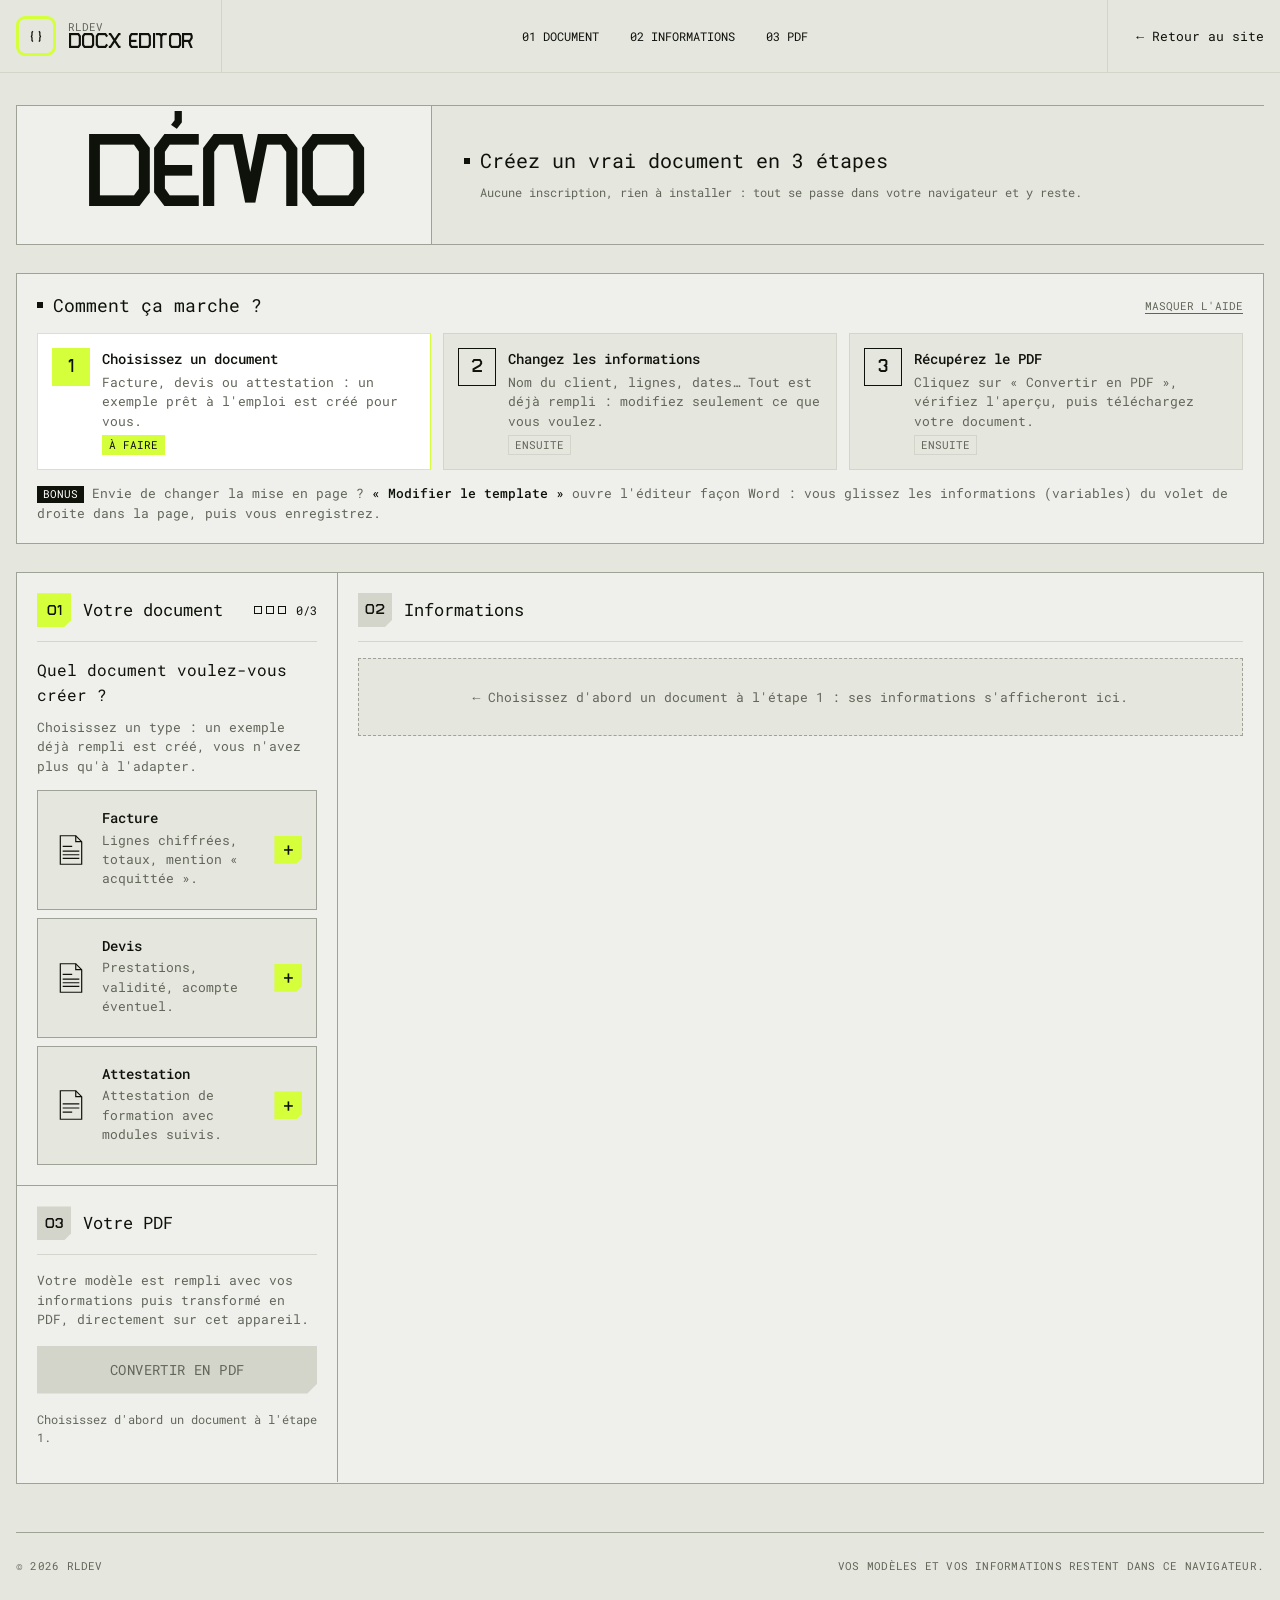
==== commit b47b5db2: "Publier le formulaire compact et les corrections responsive" ====
--- a/demo/index.html
+++ b/demo/index.html
@@ -7,10 +7,10 @@
     <meta name="description" content="Créez jusqu'à 3 modèles Word, remplissez-les et convertissez-les en PDF, directement dans le navigateur." />
     <meta name="theme-color" content="#e5e6de" />
     <link rel="icon" href="data:image/svg+xml,%3Csvg xmlns='http://www.w3.org/2000/svg' viewBox='0 0 32 32'%3E%3Crect x='3' y='3' width='26' height='26' rx='6' fill='%23d4ff3a' stroke='%230f110b' stroke-width='4'/%3E%3Crect x='10' y='13' width='4' height='4' fill='%230f110b'/%3E%3Crect x='18' y='13' width='4' height='4' fill='%230f110b'/%3E%3C/svg%3E" />
-    <script type="module" crossorigin src="/assets/demo-CT0QfTDQ.js"></script>
+    <script type="module" crossorigin src="/assets/demo-Dd0WnfxP.js"></script>
     <link rel="modulepreload" crossorigin href="/assets/brouillage-D3EQtD_n.js">
     <link rel="stylesheet" crossorigin href="/assets/brouillage-BTeTvvS6.css">
-    <link rel="stylesheet" crossorigin href="/assets/demo-DTvZ_Nfz.css">
+    <link rel="stylesheet" crossorigin href="/assets/demo-AiE02VJX.css">
   </head>
   <body>
     <div id="racine"></div>
--- a/assets/demo-AiE02VJX.css
+++ b/assets/demo-AiE02VJX.css
@@ -0,0 +1 @@
+.visuellement-cache{position:absolute;width:1px;height:1px;overflow:hidden;clip:rect(0 0 0 0);white-space:nowrap}.demo{padding-bottom:48px}.demo-bandeau{display:grid;grid-template-columns:minmax(0,1fr) minmax(0,2fr);margin-top:32px;min-height:140px;border-block:1px solid var(--trait)}.demo-bandeau .bandeau-titre{display:flex;align-items:center;justify-content:center;background:var(--panneau);border-inline:1px solid var(--trait)}.demo-bandeau .bandeau-texte{display:flex;flex-direction:column;justify-content:center;padding:20px 32px}.demo-bandeau .titre-geant{font-size:clamp(56px,8vw,104px)}.etapes-nav a{font-size:12px;text-transform:uppercase}.bouton-aide{min-height:32px;padding:0 12px}.alerte{margin:20px 0 0;padding:12px 16px;border:1px solid var(--accent);border-left-width:4px;background:var(--accent-50);font-size:13px}.lien-discret{border:0;background:none;padding:0;font-size:11px;text-transform:uppercase;color:var(--texte-doux);text-decoration:underline;text-underline-offset:3px;cursor:pointer;white-space:nowrap}.lien-discret:hover{color:var(--accent-fonce)}.aide-courte{margin:0;font-size:12px}.guide{margin-top:28px;padding:20px;background:var(--panneau);border:1px solid var(--trait)}.guide-entete{display:flex;justify-content:space-between;align-items:center;gap:16px}.guide-entete .puce-titre{font-size:18px}.guide-etapes{list-style:none;margin:16px 0 0;padding:0;display:grid;grid-template-columns:repeat(3,1fr);gap:12px}.guide-lien{display:grid;grid-template-columns:auto 1fr;grid-template-rows:auto auto;gap:4px 12px;height:100%;padding:14px;border:1px solid var(--trait-doux);background:var(--fond);text-decoration:none;transition:border-color .16s ease,background-color .16s ease}.guide-lien:hover{border-color:var(--texte);background:var(--blanc)}.guide-num{grid-row:span 2;display:grid;place-items:center;width:38px;height:38px;border:1px solid var(--texte);font-family:var(--affiche);font-weight:800;font-size:18px}.guide-texte{display:grid;gap:3px;font-size:12.5px;color:var(--texte-doux)}.guide-texte strong{color:var(--texte);font-weight:500;font-size:14px}.guide-etat{grid-column:2;justify-self:start;padding:1px 6px;font-size:10.5px;text-transform:uppercase;border:1px solid var(--trait-doux);color:var(--texte-doux)}.est-en-cours .guide-lien{border-color:var(--accent);background:var(--blanc)}.est-en-cours .guide-num{background:var(--accent);border-color:var(--accent)}.est-en-cours .guide-etat{background:var(--accent);border-color:var(--accent);color:var(--texte)}.est-faite .guide-num{background:var(--noir);border-color:var(--noir);color:var(--blanc)}.est-faite .guide-etat{border-color:var(--noir);color:var(--texte)}.guide-bonus{margin:14px 0 0;font-size:12.5px;color:var(--texte-doux)}.guide-bonus strong{color:var(--texte);font-weight:500}.guide-bonus-etiquette{display:inline-block;margin-right:8px;padding:0 6px;background:var(--noir);color:var(--blanc);font-size:10.5px;text-transform:uppercase}.demo-grille{display:grid;grid-template-columns:minmax(260px,.9fr) minmax(0,2.6fr);grid-template-areas:"modele donnees" "pdf donnees";grid-template-rows:auto 1fr;align-items:start;margin-top:28px;border:1px solid var(--trait);background:var(--panneau)}.etape{display:flex;flex-direction:column;gap:16px;padding:20px;min-width:0;align-self:stretch;scroll-margin-top:84px}#etape-modele{grid-area:modele}.etape-donnees{grid-area:donnees;border-left:1px solid var(--trait);container:informations / inline-size}.etape-pdf{grid-area:pdf;border-top:1px solid var(--trait);position:sticky;top:72px;align-self:start}.etape-entete{display:flex;align-items:center;gap:12px;padding-bottom:14px;border-bottom:1px solid var(--trait-doux)}.etape-entete h2{margin:0;font-size:17px;font-weight:400}.etape-entete>:last-child:not(h2){margin-left:auto}.etape-num{display:grid;place-items:center;flex:none;width:34px;height:34px;background:var(--trait-doux);font-family:var(--affiche);font-weight:800;font-size:15px;clip-path:polygon(0 0,100% 0,100% calc(100% - 7px),calc(100% - 7px) 100%,0 100%)}.etape-num.est-en-cours{background:var(--accent)}.etape-num.est-faite{background:var(--noir);color:var(--blanc)}.etape-intro{margin:0;font-size:12.5px}.etape-intro-ligne{display:flex;align-items:flex-start;justify-content:space-between;gap:14px}.etape-vide{margin:0;padding:28px 18px;border:1px dashed var(--trait);background:var(--fond);color:var(--texte-doux);font-size:13px;text-align:center}.enregistre{font-size:11px;text-transform:uppercase;color:var(--texte-doux)}.bouton-plein{width:100%}.bouton-grand{min-height:48px;font-size:14px}.est-danger{border-color:#b3261e;color:#b3261e}.est-danger:hover{background:#b3261e;border-color:#b3261e;color:var(--blanc)}.compteur-modeles{display:inline-flex;align-items:center;gap:4px;font-size:12px}.compteur-modeles span{width:8px;height:8px;border:1px solid var(--texte)}.compteur-modeles span.est-plein{background:var(--accent);border-color:var(--accent)}.compteur-modeles span:last-of-type{margin-right:6px}.accueil-vide{display:grid;gap:10px}.accueil-vide-titre{margin:0;font-size:16px}.accueil-vide .doux{margin:0 0 4px;font-size:12.5px}.liste-modeles{list-style:none;margin:0;padding:0;display:grid;gap:10px}.carte-modele{display:grid;grid-template-columns:1fr 44px;border:1px solid var(--trait-doux);background:var(--fond);transition:border-color .16s ease}.carte-modele:hover{border-color:var(--trait)}.carte-modele.est-actif{border-color:var(--texte);background:var(--blanc);box-shadow:inset 4px 0 0 var(--accent)}.carte-modele-choix{display:flex;align-items:center;gap:12px;padding:12px 12px 12px 16px;border:0;background:none;text-align:left;cursor:pointer;min-width:0}.carte-modele-coche{flex:none;width:18px;height:18px;border:1px solid var(--texte);border-radius:50%;background:var(--blanc)}.est-actif .carte-modele-coche{background:radial-gradient(circle,var(--accent) 0 5px,var(--blanc) 5.5px)}.carte-modele-infos{display:grid;gap:2px;min-width:0}.carte-modele-type{font-size:11px;text-transform:uppercase;color:var(--accent-fonce)}.carte-modele-nom{font-size:14px;overflow:hidden;text-overflow:ellipsis;white-space:nowrap}.carte-modele-date{font-size:11px}.carte-modele-supprimer{display:grid;place-items:center;border:0;border-left:1px solid var(--trait-doux);background:none;cursor:pointer;color:var(--texte-doux)}.carte-modele-supprimer:hover{background:var(--noir);color:var(--blanc)}.carte-modele.est-suppression{display:block;padding:12px 14px;border-color:#b3261e;background:#fdf0ef}.carte-modele.est-suppression p{margin:0 0 10px;font-size:13px}.carte-modele-confirmer{display:flex;flex-wrap:wrap;gap:8px}.modifier-modele{display:grid;gap:8px}.nouveau-modele{display:grid;gap:10px;padding-top:14px;border-top:1px solid var(--trait-doux)}.nouveau-modele-ouvrir{display:flex;justify-content:space-between;align-items:baseline;gap:12px;padding:0;border:0;background:none;cursor:pointer;text-align:left;font-size:13px}.nouveau-modele-ouvrir .doux{font-size:11.5px}.nouveau-modele-ouvrir:hover:not([disabled])>span:first-child{color:var(--accent-fonce)}.nouveau-modele-ouvrir[disabled]{cursor:default;color:var(--texte-doux)}.types-modele{display:grid;gap:8px}.type-modele{display:grid;grid-template-columns:auto 1fr auto;align-items:center;gap:12px;padding:10px 12px;border:1px solid var(--trait-doux);background:var(--fond);text-align:left;cursor:pointer;transition:background-color .16s ease,border-color .16s ease}.type-modele:hover:not([disabled]){background:var(--blanc);border-color:var(--accent)}.type-modele[disabled]{opacity:.45;cursor:not-allowed}.picto-type{width:30px;height:30px;color:var(--texte)}.type-modele-texte{display:grid;gap:2px}.type-modele-texte strong{font-weight:500;font-size:14px}.type-modele-texte span{font-size:11.5px}.type-modele-plus{display:grid;place-items:center;width:28px;height:28px;background:var(--accent);font-size:18px;clip-path:polygon(0 0,100% 0,100% calc(100% - 6px),calc(100% - 6px) 100%,0 100%)}.types-modele.est-grand .type-modele{padding:16px 14px;border-color:var(--trait)}.types-modele.est-grand .picto-type{width:38px;height:38px}.formulaire{display:grid;gap:20px}.formulaire-groupe{margin:0;padding:14px;border:1px solid var(--trait-doux);min-width:0}.formulaire-groupe legend{padding:0 8px;margin-bottom:0;font-size:15px}.formulaire-grille{display:grid;grid-template-columns:repeat(2,minmax(0,1fr));gap:12px}.champ-liste{display:grid;gap:10px;justify-items:start;min-width:0}.champ-liste-vide{margin:0;font-size:12px}.champ-liste-element{width:100%;min-width:0;border:1px solid var(--trait-doux);background:var(--fond)}.champ-liste-entete{display:flex;justify-content:space-between;align-items:center;padding:8px 12px;border-bottom:1px solid var(--trait-doux);font-size:11px;text-transform:uppercase}.champ-liste-entete .puce-carre{display:inline-block;width:5px;height:5px;margin-right:4px;background:var(--accent);vertical-align:middle}.champ-liste-grille{display:grid;grid-template-columns:repeat(2,minmax(0,1fr));gap:10px 12px;padding:12px}.resultat{display:grid;gap:12px}.progression{list-style:none;margin:0;padding:0;display:grid;gap:8px;font-size:13px;color:var(--texte-faible)}.progression li{display:flex;align-items:center;gap:10px}.progression-puce{flex:none;width:12px;height:12px;border:1px solid currentColor}.progression .est-faite{color:var(--texte)}.progression .est-faite .progression-puce{background:var(--noir);border-color:var(--noir)}.progression .est-en-cours{color:var(--texte)}.progression .est-en-cours .progression-puce{background:var(--accent);border-color:var(--accent);animation:tourner .9s steps(4) infinite}@keyframes tourner{to{transform:rotate(360deg)}}.succes,.avis{margin:0;padding:10px 12px;font-size:13px}.succes{background:var(--noir);color:var(--blanc)}.succes span{color:var(--accent-fonce);margin-right:4px}.avis{border:1px solid var(--accent);background:var(--accent-50)}.resultat .bouton{gap:10px}.resultat-liens{display:grid;gap:6px;font-size:12.5px}.resultat-liens a{text-underline-offset:3px}.resultat-liens a:hover{color:var(--accent-fonce)}.apercu-pages{display:grid;gap:12px;max-height:70vh;overflow-y:auto;padding:12px;background:var(--fond);border:1px solid var(--trait-doux)}.apercu-page{display:grid;gap:4px;justify-items:center;font-size:11px;color:var(--texte-doux);text-decoration:none}.apercu-page img{width:100%;height:auto;background:var(--blanc);box-shadow:0 2px 10px #0f110b26}.apercu-page:hover img{outline:2px solid var(--accent-fonce)}.resultat-attente{display:grid;place-items:center;height:220px;margin:0;font-family:var(--affiche);font-weight:800;font-size:56px;letter-spacing:-.04em;color:var(--trait-doux);background-color:var(--fond)}.hote-rendu{position:fixed;top:0;left:-20000px;pointer-events:none}.barre-mobile{display:none}.fenetre-fond{position:fixed;inset:0;z-index:90;display:grid;place-items:center;padding:16px;background:#0f110b80}.fenetre{width:min(100%,460px);padding:22px;background:var(--panneau);border:1px solid var(--texte);font-size:13.5px}.fenetre p{margin:0 0 12px}.fenetre-actions{display:flex;flex-wrap:wrap;justify-content:flex-end;gap:10px;margin-top:18px}.editeur-plein{position:fixed;inset:0;z-index:100;display:flex;flex-direction:column;background:var(--panneau)}.editeur-aide{display:flex;align-items:center;gap:18px;padding:8px 16px;background:var(--noir);color:var(--blanc);font-size:12.5px}.editeur-aide-titre{margin:0;white-space:nowrap}.editeur-aide-titre strong{color:var(--accent);font-weight:500}.editeur-aide-etapes{display:flex;gap:18px;margin:0;padding:0;list-style:none;counter-reset:aide;flex:1;min-width:0;color:var(--ink-300)}.editeur-aide-etapes li{counter-increment:aide}.editeur-aide-etapes li:before{content:counter(aide);display:inline-grid;place-items:center;width:18px;height:18px;margin-right:6px;background:var(--accent);color:var(--texte);font-size:11px}.editeur-aide-etapes b{color:var(--blanc);font-weight:500}.editeur-aide-retour{min-height:34px;padding:0 16px;flex:none}.editeur-zone{position:relative;flex:1;min-height:0}.editeur-zone .editeur-modele{position:absolute;z-index:1}.editeur-chargement{display:grid;place-items:center;font-size:14px}@media(max-width:1280px){.editeur-aide-etapes{display:none}.editeur-aide{justify-content:space-between}}.demo-pied{display:flex;justify-content:space-between;gap:16px;flex-wrap:wrap;padding:24px 0 40px;border-top:1px solid var(--trait);font-size:11px}@media(max-width:1180px){.apercu-pages{grid-template-columns:repeat(auto-fill,minmax(220px,1fr));max-height:none}.barre-mobile{display:block;position:fixed;left:0;right:0;bottom:0;z-index:40;padding:10px 16px calc(10px + env(safe-area-inset-bottom));background:color-mix(in srgb,var(--fond) 92%,transparent);-webkit-backdrop-filter:blur(8px);backdrop-filter:blur(8px);border-top:1px solid var(--trait)}.barre-mobile .bouton{min-height:46px}.page-demo{padding-bottom:76px}}@media(max-width:900px){.guide-etapes{grid-template-columns:1fr}}@media(max-width:760px){.demo-bandeau{grid-template-columns:1fr;margin-top:20px}.demo-bandeau .bandeau-titre{padding:14px}.demo-bandeau .bandeau-texte{padding:16px 4px}.guide{padding:16px}.demo-grille{grid-template-columns:1fr;margin-inline:calc(-1 * var(--gouttiere) + 4px)}.etape{padding:18px 14px}.etape+.etape{border-left:0;border-top:1px solid var(--trait)}.etape-intro-ligne{flex-direction:column;gap:8px}.editeur-aide-titre{display:none}}.est-facultatif .guide-num{border-style:dashed}.etape-num.est-facultatif{background:var(--panneau);box-shadow:inset 0 0 0 1px var(--trait)}.editeur-aide-attente{display:flex;align-items:center;gap:14px;flex:1;margin:0;color:var(--accent)}.editeur-aide-attente .lien-discret{color:var(--ink-300)}@container informations (min-width: 720px){.formulaire-grille{grid-template-columns:repeat(3,minmax(0,1fr))}.champ-liste-grille{grid-template-columns:repeat(4,minmax(0,1fr))}.champ.est-image{grid-column:span 2}}@container informations (max-width: 440px){.formulaire-grille,.champ-liste-grille{grid-template-columns:1fr}}@media(max-width:900px){.demo-grille{grid-template-columns:1fr;grid-template-areas:"modele" "donnees" "pdf";grid-template-rows:auto}.etape+.etape{border-left:0;border-top:1px solid var(--trait)}.etape-pdf{position:static}}@media(max-width:760px){.guide-etapes{gap:6px}.guide-lien{grid-template-columns:auto 1fr auto;grid-template-rows:auto;align-items:center;padding:10px}.guide-num{grid-row:auto;width:32px;height:32px;font-size:15px}.guide-texte span,.guide-bonus{display:none}.guide-etat{grid-column:auto}}.champ{display:grid;gap:6px;align-content:start;min-width:0}.champ.est-large{grid-column:1 / -1}.champ-libelle{font-size:12px;font-weight:500;line-height:1.4;overflow-wrap:anywhere}.saisie{display:block;width:100%;min-width:0;max-width:100%;min-height:40px;padding:9px 10px;border:1px solid var(--trait);border-radius:0;background:var(--blanc);color:var(--texte);font:inherit;font-size:16px;line-height:1.4;transition:border-color .16s ease,box-shadow .16s ease}textarea.saisie{resize:vertical;min-height:72px}.saisie:hover{border-color:var(--texte-doux)}.saisie::-moz-placeholder{color:var(--texte-doux)}.saisie::placeholder{color:var(--texte-doux)}.saisie:focus{outline:2px solid var(--accent-fonce);outline-offset:1px;border-color:var(--accent-fonce);box-shadow:inset 3px 0 0 var(--accent)}.saisie:disabled{background:var(--fond);cursor:not-allowed}.saisie[aria-invalid=true]{border-color:#b3261e}@media(min-width:761px){.saisie{font-size:13px}}.interrupteur{display:flex;align-items:center;gap:10px;min-height:40px;width:-moz-fit-content;width:fit-content;max-width:100%;cursor:pointer;font-size:13px}.interrupteur input{position:absolute;opacity:0;width:1px;height:1px}.interrupteur-piste{position:relative;flex:none;width:44px;height:24px;border:1px solid var(--texte);background:var(--blanc);transition:background-color .16s ease}.interrupteur-piste:after{content:"";position:absolute;top:4px;left:4px;width:14px;height:14px;background:var(--texte);transition:transform .16s ease}.interrupteur input:checked+.interrupteur-piste{background:var(--accent)}.interrupteur input:checked+.interrupteur-piste:after{transform:translate(20px)}.interrupteur input:focus-visible+.interrupteur-piste{outline:2px solid var(--accent-fonce);outline-offset:2px}.interrupteur:has(input:disabled){opacity:.5;cursor:not-allowed}.champ-image{display:flex;flex-wrap:wrap;align-items:center;gap:10px;min-width:0;max-width:100%;padding:10px;border:1px solid var(--trait-doux);background:var(--blanc)}.champ-image-apercu{display:grid;grid-template:minmax(0,1fr) / minmax(0,1fr);place-items:center;flex:0 1 120px;width:120px;max-width:100%;min-width:0;height:64px;padding:6px;overflow:hidden;border:1px dashed var(--trait);background:var(--panneau);font-size:11px;text-align:center}.champ-image-apercu img{display:block;width:100%;height:100%;min-width:0;min-height:0;-o-object-fit:contain;object-fit:contain}.champ-image-commandes{display:grid;gap:6px;flex:1 1 170px;min-width:0}.champ-image-actions{display:flex;flex-wrap:wrap;gap:6px}.champ-image-actions .bouton-contour{padding:0 10px;font-size:11px;min-height:36px}.champ-image-actions label:focus-within{outline:2px solid var(--accent-fonce);outline-offset:2px}.champ-image-actions .est-charge{opacity:.5;cursor:wait}.champ-aide{font-size:10px;color:var(--texte-doux);overflow-wrap:anywhere}.champ-erreur{flex-basis:100%;margin:0;color:#b3261e;font-size:12px;overflow-wrap:anywhere}
